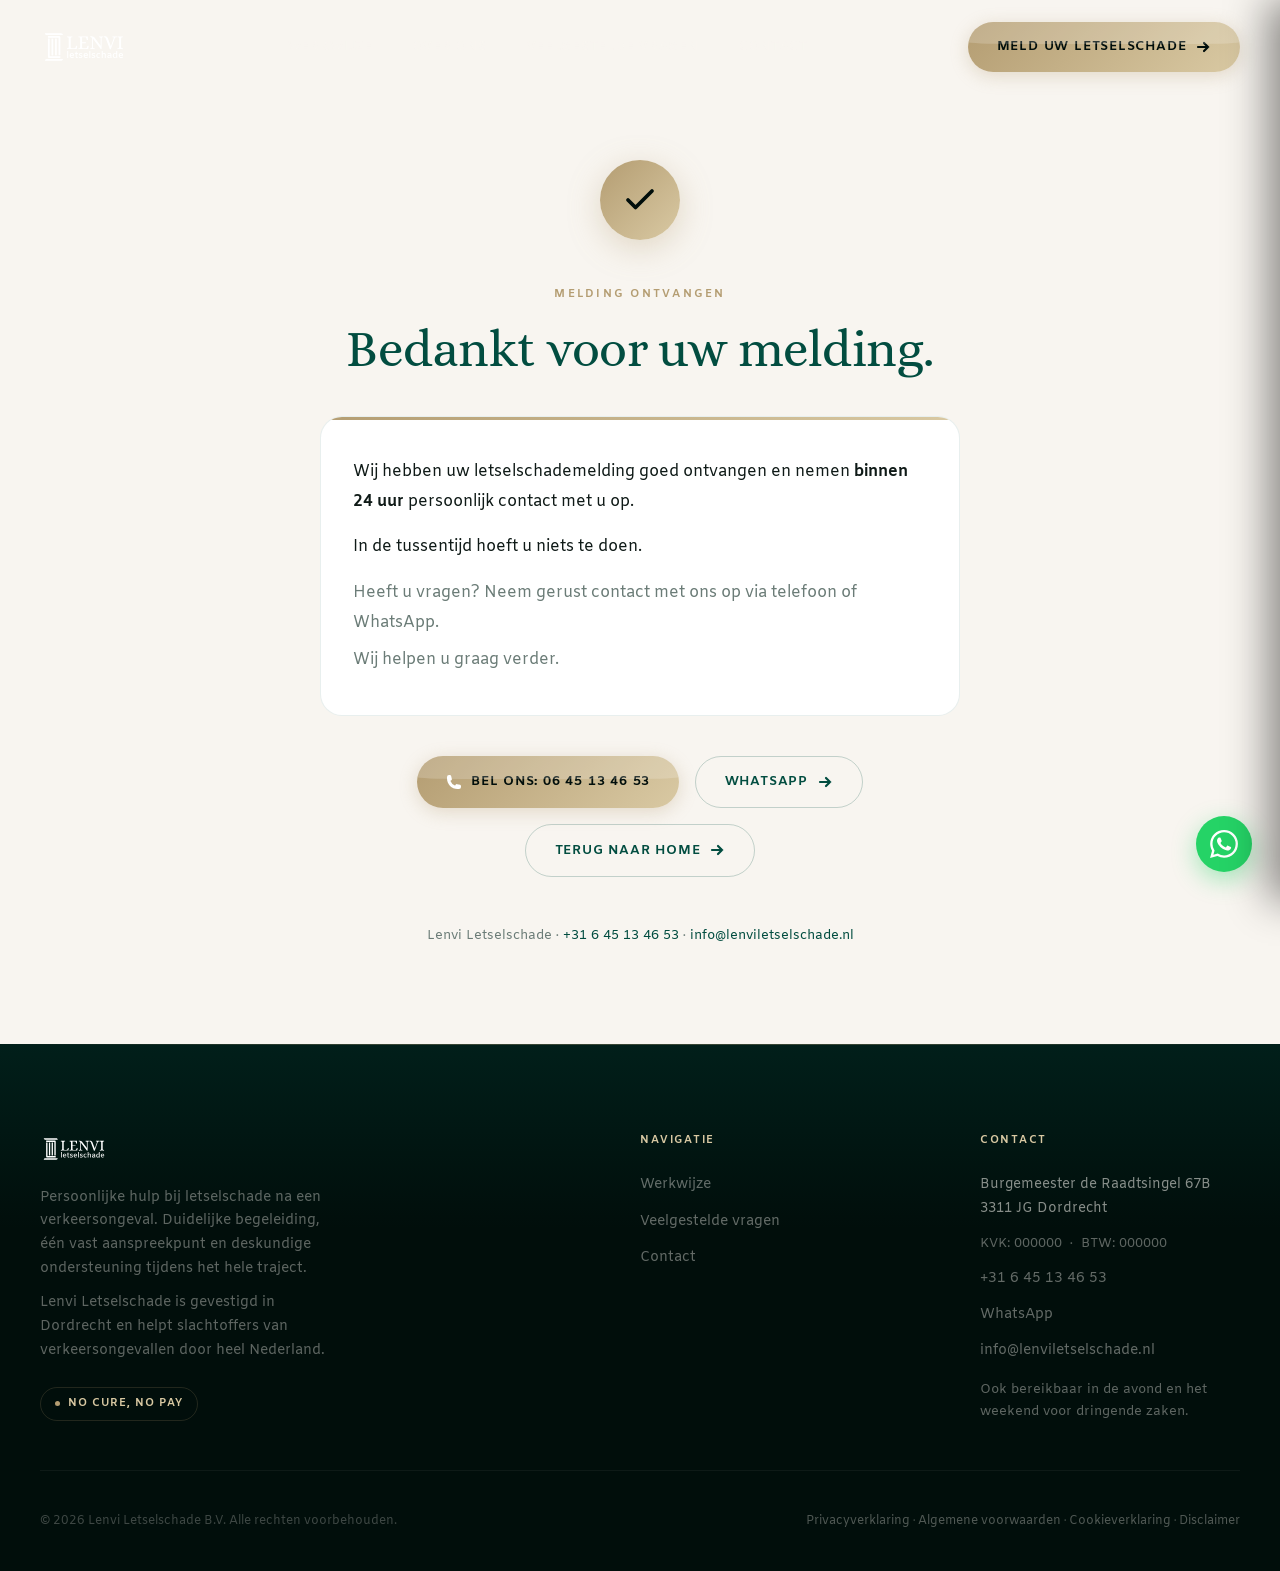
==== bedankt.html @ bbae9ef0 "Volledige website update: nieuwe content, 7-stappen werkwijze, disclaimer + standaard footer op alle" ====
<!DOCTYPE html>
<html lang="nl">
<head>
  <meta charset="UTF-8" /><meta name="viewport" content="width=device-width, initial-scale=1.0" />
  <title>Bedankt voor uw melding — Lenvi Letselschade</title>
  <meta name="description" content="Uw letselschademelding is ontvangen. Wij nemen binnen 24 uur contact met u op." />
  <meta name="theme-color" content="#024d40" />
  <link rel="icon" type="image/svg+xml" href="assets/icons/favicon.svg" />
  <link rel="stylesheet" href="css/variables.css?v=4" />
  <link rel="stylesheet" href="css/base.css?v=4" />
  <link rel="stylesheet" href="css/components.css?v=4" />
  <link rel="stylesheet" href="css/layout.css?v=4" />
</head>
<body>
<div id="scrollBar"></div>
<div class="mobile-nav-backdrop" id="navBackdrop"></div>
<nav class="mobile-nav" id="mobileNav" aria-hidden="true">
  <div class="mobile-nav-header">
    <a href="index.html"><img src="assets/icons/logo-wit.svg" alt="Lenvi" class="mobile-nav-logo" /></a>
    <button class="mobile-nav-close" id="navClose" aria-label="Sluiten"><svg viewBox="0 0 24 24" fill="none" stroke="currentColor" stroke-width="2" stroke-linecap="round"><path d="M18 6L6 18M6 6l12 12"/></svg></button>
  </div>
  <div class="mobile-nav-links">
    <a href="werkwijze.html">Werkwijze</a>
    <a href="over.html">Over ons</a>
    <a href="faq.html">FAQ</a>
    <a href="contact.html">Contact</a>
  </div>
  <div class="mobile-nav-footer">
    <a href="contact.html" class="btn btn-gold mobile-nav-cta">Meld uw letselschade <svg viewBox="0 0 16 16" fill="none" stroke="currentColor" stroke-width="2" stroke-linecap="round"><path d="M3 8h10M9 4l4 4-4 4"/></svg></a>
    <a href="tel:0645134653" class="mobile-nav-tel"><svg viewBox="0 0 16 16" fill="currentColor"><path d="M13.6 10.5l-2-2a1 1 0 00-1.4 0l-.8.8a8.3 8.3 0 01-2.7-2.7l.8-.8a1 1 0 000-1.4l-2-2a1 1 0 00-1.4 0L2.6 3.8C1.9 4.5 1.7 5.5 2 6.5c1.1 3.6 6 8.5 9.6 9.6 1 .3 2 .1 2.7-.6l1.4-1.5a1 1 0 000-1.5z"/></svg>06 45 13 46 53</a>
  </div>
</nav>
<header class="site-header" id="siteHeader">
  <div class="container"><div class="nav-inner">
    <a href="index.html" class="nav-logo"><img src="assets/icons/logo-wit.svg" alt="Lenvi Letselschade" /></a>
    <nav class="nav-links"><a href="werkwijze.html">Werkwijze</a><a href="over.html">Over ons</a><a href="faq.html">Veelgestelde vragen</a><a href="contact.html">Contact</a></nav>
    <a href="contact.html" class="btn btn-gold nav-cta">Meld uw letselschade <svg viewBox="0 0 16 16" fill="none" stroke="currentColor" stroke-width="2.2" stroke-linecap="round"><path d="M3 8h10M9 4l4 4-4 4"/></svg></a>
    <button class="hamburger" id="hamburger" aria-label="Menu" aria-expanded="false"><span></span><span></span><span></span></button>
  </div></div>
</header>

<section style="min-height:100svh; display:flex; align-items:center; background:var(--cream); padding:10rem 0 6rem;">
  <div class="container">
    <div style="max-width:640px; margin:0 auto; text-align:center;">

      <!-- Vinkje -->
      <div style="width:80px; height:80px; background:var(--grad-gold); border-radius:50%; display:flex; align-items:center; justify-content:center; margin:0 auto 2.5rem; box-shadow:0 8px 32px rgba(180,157,114,0.35);">
        <svg viewBox="0 0 24 24" fill="none" stroke="#010E0B" stroke-width="2.5" stroke-linecap="round" stroke-linejoin="round" style="width:36px;height:36px;"><path d="M20 6L9 17l-5-5"/></svg>
      </div>

      <span class="label label-center" style="color:var(--gold);">Melding ontvangen</span>

      <h1 style="margin-top:1rem; font-size:clamp(2rem,5vw,3.2rem);">Bedankt voor uw melding.</h1>

      <div style="margin-top:2.5rem; background:var(--white); border:1px solid var(--line); border-radius:var(--radius-xl); padding:2.5rem 2rem; text-align:left; position:relative; overflow:hidden;">
        <div style="position:absolute; top:0; left:0; right:0; height:3px; background:var(--grad-gold);"></div>

        <p style="font-size:1rem; color:var(--ink); line-height:1.85; margin-bottom:1rem;">
          Wij hebben uw letselschademelding goed ontvangen en nemen <strong>binnen 24 uur</strong> persoonlijk contact met u op.
        </p>
        <p style="font-size:1rem; color:var(--ink); line-height:1.85; margin-bottom:1rem;">
          In de tussentijd hoeft u niets te doen.
        </p>
        <p style="font-size:1rem; color:var(--muted); line-height:1.85;">
          Heeft u vragen? Neem gerust contact met ons op via telefoon of WhatsApp.
        </p>
        <p style="font-size:1rem; color:var(--muted); line-height:1.85; margin-top:0.5rem;">
          Wij helpen u graag verder.
        </p>
      </div>

      <div style="display:flex; flex-wrap:wrap; justify-content:center; gap:1rem; margin-top:2.5rem;">
        <a href="tel:0645134653" class="btn btn-gold">
          <svg viewBox="0 0 24 24" fill="white" style="width:16px;height:16px;"><path fill-rule="evenodd" d="M1.5 4.5a3 3 0 013-3h1.372c.86 0 1.61.586 1.819 1.42l1.105 4.423a1.875 1.875 0 01-.694 1.955l-1.293.97c-.135.101-.164.249-.126.352a11.285 11.285 0 006.697 6.697c.103.038.25.009.352-.126l.97-1.293a1.875 1.875 0 011.955-.694l4.423 1.105c.834.209 1.42.959 1.42 1.82V19.5a3 3 0 01-3 3h-2.25C8.552 22.5 1.5 15.448 1.5 6.75V4.5z" clip-rule="evenodd"/></svg>
          Bel ons: 06 45 13 46 53
        </a>
        <a href="https://wa.me/31645134653" class="btn btn-outline-green">
          WhatsApp
          <svg viewBox="0 0 16 16" fill="none" stroke="currentColor" stroke-width="2.2" stroke-linecap="round"><path d="M3 8h10M9 4l4 4-4 4"/></svg>
        </a>
        <a href="index.html" class="btn btn-outline-green">
          Terug naar home
          <svg viewBox="0 0 16 16" fill="none" stroke="currentColor" stroke-width="2.2" stroke-linecap="round"><path d="M3 8h10M9 4l4 4-4 4"/></svg>
        </a>
      </div>

      <p style="margin-top:3rem; font-size:0.82rem; color:var(--muted);">
        Lenvi Letselschade · <a href="tel:0645134653" style="color:var(--green);">+31 6 45 13 46 53</a> · <a href="mailto:info@lenviletselschade.nl" style="color:var(--green);">info@lenviletselschade.nl</a>
      </p>
    </div>
  </div>
</section>

<footer><div class="container"><div class="footer-grid"><div><a href="index.html"><img src="assets/icons/logo-wit.svg" alt="Lenvi" class="footer-logo" /></a><p class="footer-tagline">Persoonlijke hulp bij letselschade na een verkeersongeval. Duidelijke begeleiding, één vast aanspreekpunt en deskundige ondersteuning tijdens het hele traject.</p><p class="footer-tagline" style="margin-top:0.6rem; color:rgba(248,245,240,0.38);">Lenvi Letselschade is gevestigd in Dordrecht en helpt slachtoffers van verkeersongevallen door heel Nederland.</p><div class="footer-badge">No Cure, No Pay</div></div><div class="footer-col"><h5>Navigatie</h5><ul><li><a href="werkwijze.html">Werkwijze</a></li><li><a href="faq.html">Veelgestelde vragen</a></li><li><a href="contact.html">Contact</a></li></ul></div><div class="footer-col"><h5>Contact</h5><ul><li style="color:rgba(248,245,240,0.55); font-size:0.85rem; line-height:1.7;">Burgemeester de Raadtsingel 67B<br>3311 JG Dordrecht</li><li style="color:rgba(248,245,240,0.38); font-size:0.82rem;">KVK: 000000 &nbsp;·&nbsp; BTW: 000000</li><li><a href="tel:0645134653">+31 6 45 13 46 53</a></li><li><a href="https://wa.me/31645134653">WhatsApp</a></li><li><a href="mailto:info@lenviletselschade.nl">info@lenviletselschade.nl</a></li><li style="color:rgba(248,245,240,0.38); font-size:0.82rem; margin-top:0.25rem;">Ook bereikbaar in de avond en het weekend voor dringende zaken.</li></ul></div></div><div class="footer-bottom"><span>© 2026 Lenvi Letselschade B.V. Alle rechten voorbehouden.</span><span><a href="privacy.html">Privacyverklaring</a> · <a href="voorwaarden.html">Algemene voorwaarden</a> · <a href="cookies.html">Cookieverklaring</a> · <a href="disclaimer.html">Disclaimer</a></span></div></div></footer>

<a href="https://wa.me/31645134653" class="wa-float" aria-label="WhatsApp"><svg viewBox="0 0 24 24"><path d="M17.472 14.382c-.297-.149-1.758-.867-2.03-.967-.273-.099-.471-.148-.67.15-.197.297-.767.966-.94 1.164-.173.199-.347.223-.644.075-.297-.15-1.255-.463-2.39-1.475-.883-.788-1.48-1.761-1.653-2.059-.173-.297-.018-.458.13-.606.134-.133.298-.347.446-.52.149-.174.198-.298.298-.497.099-.198.05-.371-.025-.52-.075-.149-.669-1.612-.916-2.207-.242-.579-.487-.5-.669-.51-.173-.008-.371-.01-.57-.01-.198 0-.52.074-.792.372-.272.297-1.04 1.016-1.04 2.479 0 1.462 1.065 2.875 1.213 3.074.149.198 2.096 3.2 5.077 4.487.709.306 1.262.489 1.694.625.712.227 1.36.195 1.871.118.571-.085 1.758-.719 2.006-1.413.248-.694.248-1.289.173-1.413-.074-.124-.272-.198-.57-.347m-5.421 7.403h-.004a9.87 9.87 0 01-5.031-1.378l-.361-.214-3.741.982.998-3.648-.235-.374a9.86 9.86 0 01-1.51-5.26c.001-5.45 4.436-9.884 9.888-9.884 2.64 0 5.122 1.03 6.988 2.898a9.825 9.825 0 012.893 6.994c-.003 5.45-4.437 9.884-9.885 9.884m8.413-18.297A11.815 11.815 0 0012.05 0C5.495 0 .16 5.335.157 11.892c0 2.096.547 4.142 1.588 5.945L.057 24l6.305-1.654a11.882 11.882 0 005.683 1.448h.005c6.554 0 11.89-5.335 11.893-11.893a11.821 11.821 0 00-3.48-8.413Z"/></svg></a>
<script src="js/main.js?v=4"></script>
</body></html>
---- css/variables.css ----
/* ============================================
   Design Tokens — Lenvi Letselschade
   Brand: Groen #024d40 · Goud #b49d72
   Fonts: Alice (serif) · Amiko (sans)
   ============================================ */

@import url('https://fonts.googleapis.com/css2?family=Alice&family=Amiko:wght@400;600;700&display=swap');

:root {
  /* ── Brand Colors ── */
  --green-deep:   #010E0B;
  --green-dark:   #011F1A;
  --green:        #024d40;
  --green-mid:    #035940;
  --green-light:  #047A58;
  --green-pale:   #E6F2EE;

  --gold:         #B49D72;
  --gold-bright:  #C9B48A;
  --gold-light:   #D9C9A3;
  --gold-pale:    #F0E8D6;

  --cream:        #F8F5F0;
  --cream-mid:    #EDE8DF;
  --cream-deep:   #E3DDD0;
  --white:        #FFFFFF;
  --ink:          #0F1A17;
  --muted:        #6B7C77;

  /* Lines */
  --line:       rgba(2,77,64,0.09);
  --line-light: rgba(255,255,255,0.10);
  --line-gold:  rgba(180,157,114,0.25);

  /* Typography */
  --serif: 'Alice', 'Times New Roman', serif;
  --sans:  'Amiko', system-ui, sans-serif;

  /* Shadows */
  --shadow-sm:   0 2px 12px rgba(0,0,0,0.06);
  --shadow-md:   0 8px 32px rgba(0,0,0,0.10);
  --shadow-lg:   0 24px 64px rgba(0,0,0,0.16);
  --shadow-xl:   0 40px 100px rgba(0,0,0,0.25);
  --shadow-gold: 0 6px 24px rgba(180,157,114,0.28);
  --shadow-card: 0 32px 80px -12px rgba(1,14,11,0.55);

  /* Gradients */
  --grad-hero:  linear-gradient(160deg, rgba(1,14,11,0.88) 0%, rgba(2,77,64,0.72) 100%);
  --grad-dark:  linear-gradient(135deg, #011F1A 0%, #024d40 100%);
  --grad-gold:  linear-gradient(135deg, #B49D72 0%, #D9C9A3 100%);
  --grad-cream: linear-gradient(180deg, #F8F5F0 0%, #EDE8DF 100%);

  /* Layout */
  --container: 1280px;
  --radius:    6px;
  --radius-lg: 14px;
  --radius-xl: 22px;

  /* Transitions */
  --ease:     cubic-bezier(0.4, 0, 0.2, 1);
  --ease-out: cubic-bezier(0.0, 0.0, 0.2, 1);
  --dur:      0.28s;
}
---- css/base.css ----
/* ============================================
   Base — Reset & Typography
   ============================================ */

*, *::before, *::after { box-sizing: border-box; margin: 0; padding: 0; }

html {
  scroll-behavior: smooth;
  -webkit-font-smoothing: antialiased;
  font-size: 16px;
  overflow-x: hidden;
}

::-webkit-scrollbar { width: 4px; }
::-webkit-scrollbar-track { background: var(--green-deep); }
::-webkit-scrollbar-thumb { background: var(--gold); border-radius: 2px; }
::selection { background: rgba(180,157,114,0.22); color: var(--green); }

body {
  font-family: var(--sans);
  color: var(--ink);
  background: var(--white);
  line-height: 1.65;
  overflow-x: hidden;
}

img { max-width: 100%; display: block; }
a { color: inherit; text-decoration: none; }
button { font-family: inherit; cursor: pointer; border: 0; background: none; }

/* Headings */
h1, h2, h3, h4 {
  font-family: var(--serif);
  font-weight: 400;
  letter-spacing: -0.01em;
  color: var(--green);
  line-height: 1.12;
}

h1 { font-size: clamp(2.8rem, 6vw, 5.5rem); line-height: 1.05; }
h2 { font-size: clamp(2rem, 4vw, 3.5rem); }
h3 { font-size: clamp(1.15rem, 2vw, 1.4rem); }

p { color: var(--muted); line-height: 1.75; }

.container {
  width: 100%;
  max-width: var(--container);
  margin: 0 auto;
  padding: 0 1.5rem;
}

@media (min-width: 768px) { .container { padding: 0 2.5rem; } }

section { padding: 7rem 0; }
@media (min-width: 768px) { section { padding: 9rem 0; } }

/* ── Label / Eyebrow ── */
.label {
  display: inline-flex;
  align-items: center;
  gap: 0.6rem;
  font-size: 0.70rem;
  font-weight: 700;
  letter-spacing: 0.20em;
  text-transform: uppercase;
  color: var(--gold);
}

.label::before {
  content: '';
  width: 22px; height: 1px;
  background: currentColor;
  flex-shrink: 0;
}

.label-center { justify-content: center; }
.label-center::before { display: none; }

/* ── Reveal ── */
.reveal {
  opacity: 0;
  transform: translateY(24px);
  transition: opacity 0.70s var(--ease), transform 0.70s var(--ease);
}
.reveal.visible { opacity: 1; transform: none; }
.d1 { transition-delay: 0.10s; }
.d2 { transition-delay: 0.20s; }
.d3 { transition-delay: 0.30s; }
.d4 { transition-delay: 0.40s; }

/* ── Scroll progress ── */
#scrollBar {
  position: fixed; top: 0; left: 0;
  height: 2px; width: 0%;
  background: var(--grad-gold);
  z-index: 9999;
  pointer-events: none;
}
---- css/components.css ----
/* ============================================
   Components
   ============================================ */

/* ── Buttons ── */
.btn {
  display: inline-flex;
  align-items: center;
  gap: 0.55rem;
  padding: 0.9rem 1.8rem;
  font-family: var(--sans);
  font-size: 0.82rem;
  font-weight: 700;
  letter-spacing: 0.06em;
  text-transform: uppercase;
  border-radius: 100px;
  cursor: pointer;
  transition: all var(--dur) var(--ease);
  white-space: nowrap;
  border: none;
}

.btn-gold {
  background: var(--grad-gold);
  color: var(--green-deep);
  box-shadow: 0 4px 18px rgba(180,157,114,0.32);
  position: relative; overflow: hidden;
}
.btn-gold::before {
  content: '';
  position: absolute; top: 0; left: 0; right: 0;
  height: 45%;
  background: rgba(255,255,255,0.18);
  border-radius: 100px 100px 80% 80% / 100px 100px 40% 40%;
  pointer-events: none;
}
.btn-gold:hover { transform: translateY(-2px); box-shadow: 0 10px 32px rgba(180,157,114,0.52); }

.btn-white {
  background: var(--white);
  color: var(--green);
}
.btn-white:hover { transform: translateY(-2px); box-shadow: 0 8px 24px rgba(0,0,0,0.12); }

.btn-outline-white {
  background: rgba(255,255,255,0.06);
  color: var(--white);
  border: 1.5px solid rgba(255,255,255,0.22);
  backdrop-filter: blur(8px);
  -webkit-backdrop-filter: blur(8px);
}
.btn-outline-white:hover { background: rgba(255,255,255,0.12); border-color: rgba(255,255,255,0.50); transform: translateY(-2px); }

.btn-outline-green {
  background: transparent;
  color: var(--green);
  border: 1.5px solid rgba(2,77,64,0.22);
}
.btn-outline-green:hover { border-color: var(--green); background: var(--green-pale); transform: translateY(-2px); }

.btn svg { width: 16px; height: 16px; flex-shrink: 0; transition: transform var(--dur) var(--ease); }
.btn:hover svg { transform: translateX(3px); }

/* ── Form ── */
.form-wrap {
  background: var(--white);
  border-radius: var(--radius-xl);
  padding: 2.5rem;
  box-shadow: var(--shadow-lg);
  border: 1px solid var(--line);
}

.form-row { display: grid; grid-template-columns: 1fr 1fr; gap: 1rem; }
@media (max-width: 580px) { .form-row { grid-template-columns: 1fr; } }

.form-group { margin-bottom: 1.1rem; }

label {
  display: block;
  font-size: 0.70rem;
  font-weight: 700;
  color: var(--green);
  letter-spacing: 0.10em;
  text-transform: uppercase;
  margin-bottom: 0.45rem;
}

input, textarea {
  width: 100%;
  padding: 0.85rem 1rem;
  border: 1.5px solid var(--cream-deep);
  border-radius: var(--radius);
  font-family: var(--sans);
  font-size: 0.95rem;
  color: var(--ink);
  background: var(--cream);
  transition: border-color var(--dur) var(--ease), background var(--dur) var(--ease);
  outline: none;
}

input:focus, textarea:focus {
  border-color: var(--gold);
  background: var(--white);
}

textarea { min-height: 120px; resize: vertical; }

.form-submit {
  width: 100%;
  margin-top: 0.75rem;
  padding: 1rem;
  border-radius: var(--radius);
  background: var(--grad-dark);
  color: var(--cream);
  font-size: 0.88rem;
  font-weight: 700;
  letter-spacing: 0.07em;
  text-transform: uppercase;
  cursor: pointer;
  border: none;
  font-family: var(--sans);
  transition: opacity var(--dur) var(--ease);
}
.form-submit:hover { opacity: 0.85; }

.form-note { font-size: 0.76rem; color: var(--muted); text-align: center; margin-top: 0.85rem; }

/* ── Mobile nav backdrop ── */
.mobile-nav-backdrop {
  position: fixed; inset: 0;
  background: rgba(0,0,0,0.60);
  z-index: 795;
  opacity: 0; pointer-events: none;
  transition: opacity 0.30s var(--ease);
}
.mobile-nav-backdrop.open { opacity: 1; pointer-events: all; }

/* ── Mobile nav panel ── */
.mobile-nav {
  position: fixed; top: 0; right: 0; bottom: 0;
  width: 82vw; max-width: 310px;
  background: #010e0b;
  border-left: 1px solid rgba(180,157,114,0.14);
  box-shadow: -12px 0 40px rgba(0,0,0,0.45);
  z-index: 800;
  display: flex; flex-direction: column;
  transform: translateX(100%);
  transition: transform 0.35s cubic-bezier(0.4,0,0.2,1);
  overflow-y: auto;
}
.mobile-nav.open { transform: translateX(0); }

.mobile-nav-header {
  display: flex; align-items: center;
  justify-content: space-between;
  padding: 1.2rem 1.25rem;
  border-bottom: 1px solid rgba(180,157,114,0.10);
  flex-shrink: 0;
}
.mobile-nav-logo { height: 26px; width: auto; }

.mobile-nav-close {
  width: 34px; height: 34px;
  display: flex; align-items: center; justify-content: center;
  color: rgba(248,245,240,0.55);
  cursor: pointer; border-radius: 6px;
  transition: background 0.18s, color 0.18s;
  flex-shrink: 0;
}
.mobile-nav-close:hover { background: rgba(180,157,114,0.12); color: var(--white); }
.mobile-nav-close svg { width: 18px; height: 18px; }

.mobile-nav-links {
  flex: 1;
  display: flex; flex-direction: column;
  padding: 0.5rem 0;
}
.mobile-nav-links a {
  font-family: var(--sans);
  font-size: 0.97rem; font-weight: 500;
  color: rgba(248,245,240,0.65);
  padding: 0.95rem 1.25rem;
  border-bottom: 1px solid rgba(248,245,240,0.05);
  transition: color 0.18s, background 0.18s, padding-left 0.18s;
  letter-spacing: 0.01em;
}
.mobile-nav-links a:last-child { border-bottom: none; }
.mobile-nav-links a:hover { color: var(--white); background: rgba(180,157,114,0.07); padding-left: 1.5rem; }
.mobile-nav-links a.active { color: var(--gold); border-left: 2px solid var(--gold); padding-left: calc(1.25rem - 2px); }

.mobile-nav-footer {
  padding: 1.25rem;
  border-top: 1px solid rgba(180,157,114,0.10);
  display: flex; flex-direction: column; gap: 0.75rem;
  flex-shrink: 0;
}
.mobile-nav-cta {
  display: flex !important;
  justify-content: center;
  width: 100%;
}
.mobile-nav-tel {
  display: flex; align-items: center; gap: 0.55rem;
  font-size: 0.85rem; color: rgba(248,245,240,0.38);
  transition: color 0.18s;
}
.mobile-nav-tel:hover { color: rgba(180,157,114,0.85); }
.mobile-nav-tel svg { width: 14px; height: 14px; flex-shrink: 0; }

/* ── Hamburger ── */
.hamburger {
  display: flex; flex-direction: column;
  justify-content: center; align-items: center; gap: 5px;
  width: 40px; height: 40px;
  cursor: pointer; z-index: 900; position: relative;
  background: rgba(255,255,255,0.10);
  border: 1px solid rgba(255,255,255,0.14);
  border-radius: 8px;
  transition: background 0.2s, border-color 0.2s;
}
.hamburger:hover { background: rgba(255,255,255,0.16); }
.site-header.scrolled .hamburger { background: rgba(255,255,255,0.08); }
.hamburger span {
  height: 1.5px; width: 18px; background: var(--white);
  border-radius: 2px; display: block;
  transition: all 0.28s var(--ease); transform-origin: center;
}
.hamburger.open span:nth-child(1) { transform: translateY(6.5px) rotate(45deg); }
.hamburger.open span:nth-child(2) { opacity: 0; transform: scaleX(0); }
.hamburger.open span:nth-child(3) { transform: translateY(-6.5px) rotate(-45deg); }

@media (min-width: 960px) { .hamburger { display: none; } }

/* ── WA Float ── */
.wa-float {
  position: fixed; bottom: 1.75rem; right: 1.75rem;
  width: 56px; height: 56px;
  background: #25D366; border-radius: 50%;
  display: flex; align-items: center; justify-content: center;
  box-shadow: 0 8px 24px rgba(37,211,102,0.4);
  z-index: 700;
  transition: transform var(--dur) var(--ease);
}
.wa-float:hover { transform: scale(1.1); }
.wa-float svg { width: 28px; height: 28px; fill: white; }

/* ── Tel Float ── */
.tel-float {
  position: fixed; bottom: 1.75rem; right: calc(1.75rem + 56px + 0.75rem);
  width: 56px; height: 56px;
  background: #024d40; border-radius: 50%;
  display: flex; align-items: center; justify-content: center;
  box-shadow: 0 8px 24px rgba(2,77,64,0.45);
  z-index: 700;
  transition: transform var(--dur) var(--ease);
}
.tel-float:hover { transform: scale(1.1); }
.tel-float svg { width: 26px; height: 26px; fill: white; }

/* ── FAQ Accordion ── */
.faq-item { border-bottom: 1px solid var(--line); }
.faq-item:first-child { border-top: 1px solid var(--line); }

.faq-item summary {
  list-style: none;
  display: flex; align-items: center; justify-content: space-between; gap: 2rem;
  padding: 1.75rem 0;
  font-family: var(--serif); font-size: 1.1rem; color: var(--green);
  cursor: pointer; user-select: none;
  transition: color 0.25s var(--ease);
}
.faq-item summary::-webkit-details-marker { display: none; }
.faq-item summary:hover { color: var(--green-mid); }

.faq-icon {
  width: 30px; height: 30px; flex-shrink: 0;
  border: 1.5px solid rgba(2,77,64,0.18);
  border-radius: 50%;
  display: flex; align-items: center; justify-content: center;
  font-size: 1.1rem; color: var(--green);
  transition: all 0.30s var(--ease);
  background: var(--cream);
}
.faq-item summary:hover .faq-icon {
  border-color: var(--gold);
  color: var(--gold);
  background: var(--white);
}
.faq-item[open] .faq-icon {
  background: var(--green); border-color: var(--green); color: white;
  transform: rotate(45deg);
}

.faq-item p {
  padding: 0 3rem 2rem 0;
  font-size: 0.96rem; line-height: 1.80;
  color: var(--muted);
}

.faq-item[open] summary { color: var(--green); }
---- css/layout.css ----
/* ============================================
   Layout — All section styling
   Premium redesign — Lenvi Letselschade
   ============================================ */


/* ─────────────────────────────────────────────
   HEADER / NAV
   ───────────────────────────────────────────── */
.site-header {
  position: fixed; top: 0; left: 0; right: 0;
  z-index: 700;
  padding: 0;
  transition: background 0.4s var(--ease), backdrop-filter 0.4s var(--ease);
}

.site-header.scrolled {
  background: rgba(1,14,11,0.94);
  backdrop-filter: blur(18px);
  -webkit-backdrop-filter: blur(18px);
}

.nav-inner {
  display: flex; align-items: center; justify-content: space-between;
  padding: 1.35rem 0;
}

.nav-logo img {
  height: 44px; width: auto;
}

.nav-links {
  display: none; gap: 2.5rem;
}

.nav-links a {
  font-size: 0.78rem; font-weight: 700;
  letter-spacing: 0.07em; text-transform: uppercase;
  color: rgba(248,245,240,0.60);
  transition: color 0.2s;
}
.nav-links a:hover, .nav-links a.active { color: var(--white); }

.nav-cta { display: none; }

@media (min-width: 960px) {
  .nav-links { display: flex; }
  .nav-cta { display: inline-flex; }
}


/* ─────────────────────────────────────────────
   HERO — Photo background, editorial
   ───────────────────────────────────────────── */
.hero {
  position: relative;
  min-height: 100svh;
  display: flex; align-items: center;
  overflow: hidden;
  padding: 9rem 0 6rem;
}

/* Photo background */
.hero-bg {
  position: absolute; inset: 0;
  background-image: url('../assets/images/foto3.png');
  background-size: cover;
  background-position: center;
  background-attachment: fixed;
  z-index: 0;
}

@media (max-width: 767px) {
  .hero-bg { background-attachment: scroll; }
}

/* Dark green overlay */
.hero-overlay {
  position: absolute; inset: 0;
  background:
    linear-gradient(to right, rgba(1,14,11,0.97) 0%, rgba(1,14,11,0.55) 55%, rgba(1,14,11,0.72) 100%),
    linear-gradient(to bottom, rgba(1,14,11,0.10) 0%, rgba(1,14,11,0.50) 100%);
  z-index: 1;
}

/* Canvas particles */
#hero-canvas {
  position: absolute; inset: 0;
  width: 100%; height: 100%;
  pointer-events: none;
  z-index: 2; opacity: 0.40;
}

/* Content above overlay */
.hero-content-wrap {
  position: relative; z-index: 3;
  display: grid;
  grid-template-columns: 1fr;
  gap: 4rem;
  align-items: center;
  width: 100%;
}

@media (min-width: 980px) {
  .hero-content-wrap {
    grid-template-columns: 1.15fr 0.85fr;
    gap: 5rem;
  }
}

/* Left column */
.hero-left {}

.hero-badge {
  display: inline-flex; align-items: center; gap: 0.55rem;
  background: rgba(180,157,114,0.12);
  border: 1px solid rgba(180,157,114,0.28);
  border-radius: 100px;
  padding: 0.45rem 1rem;
  font-size: 0.70rem; font-weight: 700;
  letter-spacing: 0.15em; text-transform: uppercase;
  color: var(--gold-light);
  margin-bottom: 1.75rem;
}

.hero-badge-dot {
  width: 6px; height: 6px;
  background: var(--gold);
  border-radius: 50%;
  animation: blink 2.2s ease-in-out infinite;
}

@keyframes blink {
  0%,100% { opacity: 1; } 50% { opacity: 0.3; }
}

.hero-left h1 {
  color: var(--white);
  font-size: clamp(3rem, 6.5vw, 5.8rem);
  line-height: 1.03;
  letter-spacing: -0.02em;
}

.hero-left h1 em {
  font-style: italic;
  color: var(--gold);
}

.hero-sub {
  font-size: 1.05rem; line-height: 1.75;
  color: rgba(248,245,240,0.62);
  margin: 1.75rem 0 2.5rem;
  max-width: 480px;
}

.hero-actions { display: flex; flex-wrap: wrap; gap: 0.85rem; }

.hero-trust {
  display: flex; flex-wrap: wrap; gap: 1.75rem;
  margin-top: 3rem; padding-top: 2rem;
  border-top: 1px solid rgba(255,255,255,0.08);
}

.hero-trust-item {
  display: flex; align-items: center; gap: 0.5rem;
  font-size: 0.77rem; font-weight: 700;
  letter-spacing: 0.05em; text-transform: uppercase;
  color: rgba(248,245,240,0.48);
}
.hero-trust-item::before {
  content: '';
  width: 5px; height: 5px;
  background: var(--gold); border-radius: 50%;
}

/* Right column — floating card */
.hero-right { display: flex; justify-content: center; }

.hero-card {
  background: rgba(1,20,15,0.75);
  border: 1px solid rgba(180,157,114,0.20);
  backdrop-filter: blur(24px);
  -webkit-backdrop-filter: blur(24px);
  border-radius: var(--radius-xl);
  padding: 2.75rem 2.25rem;
  width: 100%; max-width: 390px;
  box-shadow: var(--shadow-card), 0 0 0 1px rgba(180,157,114,0.08) inset;
  position: relative; overflow: hidden;
}

.hero-card::before {
  content: '';
  position: absolute; top: 0; left: 0; right: 0;
  height: 1px;
  background: linear-gradient(90deg, transparent, rgba(180,157,114,0.50), transparent);
}

.hero-card::after {
  content: '';
  position: absolute; top: -60px; right: -60px;
  width: 200px; height: 200px;
  background: radial-gradient(circle, rgba(180,157,114,0.08) 0%, transparent 65%);
  pointer-events: none;
}

.hero-card-logo {
  width: 56px; margin-bottom: 2rem;
  opacity: 0.85;
}

.hero-card-heading {
  font-family: var(--serif);
  font-size: 1.5rem; color: var(--white);
  margin-bottom: 0.75rem;
}

.hero-card-sub {
  font-size: 0.88rem; color: rgba(248,245,240,0.50);
  line-height: 1.65; margin-bottom: 1.75rem;
}

.hero-card-divider {
  width: 100%; height: 1px;
  background: rgba(180,157,114,0.15);
  margin: 1.5rem 0;
}

.hero-stats {
  display: flex; flex-direction: column; gap: 1rem;
}

.hero-stat {
  display: flex; justify-content: space-between; align-items: center;
}

.hero-stat-val {
  font-family: var(--serif);
  font-size: 1.75rem; color: var(--white);
  letter-spacing: -0.02em; line-height: 1;
}

.hero-stat-val span {
  font-size: 1rem; color: var(--gold); margin-left: 0.15rem;
}

.hero-stat-label {
  font-size: 0.74rem; font-weight: 700;
  letter-spacing: 0.07em; text-transform: uppercase;
  color: rgba(248,245,240,0.40);
}

.hero-card-cta {
  display: block; width: 100%;
  margin-top: 2rem; padding: 0.95rem;
  text-align: center;
  background: var(--grad-gold);
  color: var(--green-deep);
  border-radius: var(--radius);
  font-size: 0.82rem; font-weight: 700;
  letter-spacing: 0.07em; text-transform: uppercase;
  transition: opacity var(--dur);
}
.hero-card-cta:hover { opacity: 0.85; }

/* Scroll indicator */
.hero-scroll {
  position: absolute; bottom: 2.5rem; left: 50%;
  transform: translateX(-50%);
  z-index: 3; display: flex; flex-direction: column;
  align-items: center; gap: 0.6rem;
  font-size: 0.68rem; font-weight: 700; letter-spacing: 0.14em; text-transform: uppercase;
  color: rgba(248,245,240,0.35);
  animation: scroll-bounce 2.5s ease-in-out infinite;
}

.hero-scroll svg {
  width: 20px; height: 20px; stroke: rgba(248,245,240,0.35); fill: none;
  stroke-width: 1.5; stroke-linecap: round;
}

@keyframes scroll-bounce {
  0%,100% { transform: translateX(-50%) translateY(0); }
  50% { transform: translateX(-50%) translateY(6px); }
}


/* ─────────────────────────────────────────────
   NUMBERS / STATS STRIP
   ───────────────────────────────────────────── */
.numbers-strip {
  background: var(--white);
  border-top: 1px solid var(--line);
  border-bottom: 1px solid var(--line);
  padding: 5rem 0;
  position: relative;
}

.numbers-strip::before {
  content: '';
  position: absolute; top: 0; left: 50%; transform: translateX(-50%);
  width: 60px; height: 2px;
  background: var(--grad-gold);
}

.numbers-grid {
  display: grid;
  grid-template-columns: 1fr;
  gap: 3rem;
  text-align: center;
}

@media (min-width: 600px) { .numbers-grid { grid-template-columns: repeat(2, 1fr); gap: 0; } }

.number-item {
  padding: 1.5rem 2rem;
  position: relative;
}

@media (min-width: 600px) {
  .number-item:not(:last-child)::after {
    content: '';
    position: absolute; right: 0; top: 20%; bottom: 20%;
    width: 1px; background: var(--line);
  }
}

.number-val {
  font-family: var(--serif);
  font-size: clamp(3.2rem, 7.5vw, 5rem);
  color: var(--green);
  line-height: 1;
  letter-spacing: -0.04em;
}

.number-val .num-suffix {
  font-size: clamp(1.5rem, 3vw, 2rem);
  color: var(--gold);
}

.number-label {
  font-size: 0.75rem; font-weight: 700;
  letter-spacing: 0.10em; text-transform: uppercase;
  color: var(--muted);
  margin-top: 0.6rem;
}


/* ─────────────────────────────────────────────
   WHY SECTION — Dark, 3 pillars
   ───────────────────────────────────────────── */
.why-section {
  background: var(--green-dark);
  padding: 9rem 0;
  position: relative; overflow: hidden;
}

.why-section::before {
  content: '';
  position: absolute;
  width: 800px; height: 800px;
  background: radial-gradient(circle, rgba(180,157,114,0.09) 0%, transparent 65%);
  top: -250px; right: -200px;
  pointer-events: none;
}

.why-section::after {
  content: '';
  position: absolute; inset: 0;
  background-image:
    linear-gradient(rgba(255,255,255,0.018) 1px, transparent 1px),
    linear-gradient(90deg, rgba(255,255,255,0.018) 1px, transparent 1px);
  background-size: 60px 60px;
  pointer-events: none;
}

.why-header {
  display: grid;
  grid-template-columns: 1fr;
  gap: 2rem;
  margin-bottom: 5rem;
  align-items: end;
}

@media (min-width: 768px) {
  .why-header { grid-template-columns: 1fr auto; }
}

.why-header h2 { color: var(--white); }
.why-header p { color: rgba(248,245,240,0.52); max-width: 400px; font-size: 1rem; margin-top: 1rem; }

.why-cards {
  display: grid;
  grid-template-columns: 1fr;
  gap: 1.5rem;
  position: relative; z-index: 1;
}

@media (min-width: 640px) { .why-cards { grid-template-columns: repeat(3, 1fr); } }

.why-header { position: relative; z-index: 1; }

.why-card {
  background: rgba(255,255,255,0.04);
  border: 1px solid rgba(255,255,255,0.07);
  border-radius: var(--radius-xl);
  padding: 2.75rem 2.25rem;
  transition: background 0.35s var(--ease), border-color 0.35s var(--ease),
              transform 0.35s var(--ease), box-shadow 0.35s var(--ease);
  position: relative; overflow: hidden;
}

.why-card::before {
  content: '';
  position: absolute; bottom: 0; left: 0; right: 0;
  height: 1px;
  background: linear-gradient(90deg, transparent 0%, rgba(180,157,114,0.35) 50%, transparent 100%);
  opacity: 0;
  transition: opacity 0.35s var(--ease);
}

.why-card:hover {
  background: rgba(255,255,255,0.07);
  border-color: rgba(180,157,114,0.25);
  transform: translateY(-5px);
  box-shadow: 0 24px 60px rgba(0,0,0,0.35), 0 0 0 1px rgba(180,157,114,0.12), inset 0 1px 0 rgba(255,255,255,0.06);
}

.why-card:hover::before { opacity: 1; }

.why-card-num {
  font-family: var(--serif);
  font-size: 5rem; line-height: 1;
  color: rgba(255,255,255,0.04);
  position: absolute; top: 0.5rem; right: 1.5rem;
  pointer-events: none; user-select: none;
  transition: color var(--dur) var(--ease);
}
.why-card:hover .why-card-num { color: rgba(180,157,114,0.08); }

.why-card-icon {
  width: 54px; height: 54px;
  border-radius: 15px;
  background: rgba(180,157,114,0.12);
  border: 1px solid rgba(180,157,114,0.22);
  display: flex; align-items: center; justify-content: center;
  margin-bottom: 2rem;
  transition: background 0.35s var(--ease), border-color 0.35s var(--ease), box-shadow 0.35s var(--ease);
}
.why-card:hover .why-card-icon {
  background: rgba(180,157,114,0.18);
  border-color: rgba(180,157,114,0.35);
  box-shadow: 0 0 20px rgba(180,157,114,0.12);
}
.why-card-icon svg { width: 24px; height: 24px; }

.why-card h3 { color: var(--white); margin-bottom: 0.85rem; font-size: 1.2rem; letter-spacing: -0.01em; }
.why-card p { color: rgba(248,245,240,0.55); font-size: 0.93rem; line-height: 1.75; }


/* ─────────────────────────────────────────────
   PROCESS — Numbered editorial steps
   ───────────────────────────────────────────── */
.process-section {
  background: var(--cream);
  padding: 9rem 0;
  position: relative;
}

.process-section::before {
  content: '';
  position: absolute; top: 0; left: 0; right: 0;
  height: 1px;
  background: var(--line);
}

.process-header {
  text-align: center; margin-bottom: 6rem;
}

.process-header p {
  max-width: 520px; margin: 1.25rem auto 0;
  font-size: 1rem;
}

.process-steps {
  display: grid;
  grid-template-columns: 1fr;
  gap: 2px;
  position: relative;
}

@media (min-width: 768px) {
  .process-steps { grid-template-columns: repeat(4, 1fr); gap: 2px; }
}

.process-step {
  background: var(--white);
  padding: 3rem 2rem 2.5rem;
  position: relative; overflow: hidden;
  transition: background 0.35s var(--ease);
  display: flex; flex-direction: column; gap: 1.25rem;
}

.process-step::after {
  content: '';
  position: absolute; top: 0; left: 0; right: 0;
  height: 3px;
  background: var(--grad-gold);
  transform: scaleX(0);
  transform-origin: left;
  transition: transform 0.40s var(--ease);
}

.process-step:hover { background: var(--cream-mid); }
.process-step:hover::after { transform: scaleX(1); }

.process-step-num {
  font-family: var(--serif);
  font-size: 4.5rem; color: rgba(2,77,64,0.06);
  line-height: 1; position: absolute;
  bottom: 0.5rem; right: 1.25rem;
  pointer-events: none; user-select: none;
  transition: color var(--dur) var(--ease);
}

.process-step:hover .process-step-num { color: rgba(180,157,114,0.08); }

.process-step-icon {
  width: 48px; height: 48px;
  background: var(--grad-gold);
  border-radius: 14px;
  display: flex; align-items: center; justify-content: center;
  box-shadow: 0 4px 16px rgba(180,157,114,0.28);
  flex-shrink: 0;
}

.process-step-icon svg { width: 22px; height: 22px; }

.process-step-tag {
  font-size: 0.68rem; font-weight: 700;
  letter-spacing: 0.14em; text-transform: uppercase;
  color: var(--gold);
}

.process-step h3 { color: var(--green); font-size: 1.15rem; }
.process-step p { font-size: 0.9rem; line-height: 1.70; }


/* ─────────────────────────────────────────────
   ABOUT / FOTO SPLIT
   ───────────────────────────────────────────── */
.about-section {
  padding: 0;
  display: grid;
  grid-template-columns: 1fr;
  min-height: 600px;
}

@media (min-width: 900px) {
  .about-section { grid-template-columns: 1fr 1fr; }
}

/* Photo side */
.about-photo {
  position: relative;
  min-height: 420px;
  overflow: hidden;
}

.about-photo-img {
  position: absolute; inset: 0;
  background-image: url('../assets/images/foto1.png');
  background-size: cover;
  background-position: center top;
}

.about-photo-overlay {
  position: absolute; inset: 0;
  background:
    linear-gradient(135deg, rgba(1,14,11,0.45) 0%, rgba(2,77,64,0.15) 60%, transparent 100%),
    linear-gradient(to top, rgba(1,14,11,0.60) 0%, transparent 40%);
}

/* Floating badge on photo */
.about-photo-badge {
  position: absolute; bottom: 2.5rem; left: 2.5rem;
  background: var(--white);
  border-radius: var(--radius-lg);
  padding: 1.25rem 1.5rem;
  box-shadow: var(--shadow-lg);
  min-width: 200px;
}

.about-photo-badge-label {
  font-size: 0.68rem; font-weight: 700;
  letter-spacing: 0.12em; text-transform: uppercase;
  color: var(--muted); margin-bottom: 0.25rem;
}

.about-photo-badge-val {
  font-family: var(--serif);
  font-size: 1.6rem; color: var(--green); line-height: 1;
}

/* Text side */
.about-content {
  background: var(--green-dark);
  padding: 6rem 4rem;
  display: flex; flex-direction: column; justify-content: center;
  position: relative; overflow: hidden;
}

@media (max-width: 900px) {
  .about-content { padding: 5rem 1.5rem; }
}

.about-content::before {
  content: '';
  position: absolute; width: 500px; height: 500px;
  background: radial-gradient(circle, rgba(180,157,114,0.08) 0%, transparent 70%);
  top: -100px; right: -100px; pointer-events: none;
}

.about-content .label { color: var(--gold-light); }
.about-content .label::before { background: var(--gold-light); }

.about-content h2 { color: var(--white); margin-top: 1.25rem; font-size: clamp(1.9rem, 3.5vw, 2.75rem); }

.about-content p {
  color: rgba(248,245,240,0.58);
  margin-top: 1.25rem; line-height: 1.78; font-size: 1rem;
}

.about-divider {
  width: 60px; height: 2px;
  background: var(--grad-gold);
  margin: 2.5rem 0;
  border-radius: 2px;
}

.about-quote-text {
  font-family: var(--serif);
  font-size: clamp(1.2rem, 2.5vw, 1.6rem);
  color: var(--white); line-height: 1.5;
  font-style: italic;
  padding-left: 1.75rem;
  border-left: 2px solid var(--gold);
  position: relative;
}

.about-quote-text::before {
  content: '\201C';
  position: absolute;
  top: -2.5rem; left: -1rem;
  font-family: var(--serif);
  font-size: 8rem;
  color: var(--gold);
  opacity: 0.15;
  line-height: 1;
  pointer-events: none;
  font-style: normal;
}

.about-author {
  display: flex; align-items: center; gap: 0.75rem;
  margin-top: 1.75rem;
  font-size: 0.80rem; font-weight: 700;
  letter-spacing: 0.07em; text-transform: uppercase;
  color: var(--gold-light);
}
.about-author::before {
  content: ''; width: 30px; height: 1px;
  background: var(--gold); flex-shrink: 0;
}


/* ─────────────────────────────────────────────
   CTA STRIP (home)
   ───────────────────────────────────────────── */
.cta-strip {
  background: linear-gradient(135deg, #010E0B 0%, #024d40 50%, #011F1A 100%);
  padding: 7rem 0;
  position: relative; overflow: hidden;
}

.cta-strip::before {
  content: '';
  position: absolute; top: 0; left: 0; right: 0;
  height: 1px;
  background: linear-gradient(90deg, transparent 0%, rgba(180,157,114,0.35) 50%, transparent 100%);
}

.cta-strip::after {
  content: '';
  position: absolute; inset: 0;
  background: radial-gradient(ellipse at 65% 50%, rgba(180,157,114,0.10) 0%, transparent 60%);
  pointer-events: none;
}

.cta-strip-inner {
  position: relative; z-index: 1;
  display: flex; align-items: center; justify-content: space-between;
  flex-wrap: wrap; gap: 3rem;
}

.cta-strip-text h2 { color: var(--white); font-size: clamp(1.8rem, 3.5vw, 2.8rem); }
.cta-strip-text p { color: rgba(248,245,240,0.50); margin-top: 0.75rem; max-width: 420px; }

.cta-strip-actions { display: flex; gap: 1rem; flex-wrap: wrap; }


/* ─────────────────────────────────────────────
   FOOTER
   ───────────────────────────────────────────── */
footer {
  background: linear-gradient(180deg, #011F1A 0%, var(--green-deep) 35%);
  padding: 5.5rem 0 2.5rem;
  font-size: 0.88rem;
  color: rgba(248,245,240,0.45);
  position: relative;
}

footer::before {
  content: '';
  position: absolute; top: 0; left: 0; right: 0;
  height: 1px;
  background: linear-gradient(90deg, transparent 0%, rgba(180,157,114,0.30) 30%, rgba(180,157,114,0.30) 70%, transparent 100%);
}

.footer-grid {
  display: grid; grid-template-columns: 1fr;
  gap: 3rem; padding-bottom: 3rem;
  border-bottom: 1px solid rgba(255,255,255,0.05);
}
@media (min-width: 768px) { .footer-grid { grid-template-columns: 2fr 1fr 1fr; gap: 5rem; } }

.footer-logo { height: 34px; margin-bottom: 1.25rem; }

.footer-tagline { max-width: 290px; line-height: 1.70; color: rgba(248,245,240,0.38); }

.footer-badge {
  display: inline-flex; align-items: center; gap: 0.5rem;
  margin-top: 1.5rem;
  padding: 0.45rem 0.9rem;
  border: 1px solid rgba(180,157,114,0.18);
  border-radius: 100px;
  font-size: 0.68rem; font-weight: 700;
  letter-spacing: 0.09em; text-transform: uppercase;
  color: var(--gold-light);
}
.footer-badge::before {
  content: ''; width: 5px; height: 5px;
  background: var(--gold); border-radius: 50%;
}

.footer-col h5 {
  font-family: var(--sans);
  font-size: 0.68rem; font-weight: 700;
  letter-spacing: 0.14em; text-transform: uppercase;
  color: var(--gold-light);
  margin-bottom: 1.5rem;
}

.footer-col ul { list-style: none; display: flex; flex-direction: column; gap: 0.8rem; }
.footer-col a { color: rgba(248,245,240,0.40); transition: color 0.2s; }
.footer-col a:hover { color: var(--gold-light); }

.footer-bottom {
  padding-top: 2.5rem;
  display: flex; flex-wrap: wrap; gap: 1rem;
  justify-content: space-between; align-items: center;
  font-size: 0.76rem; color: rgba(248,245,240,0.25);
}
.footer-bottom a { color: rgba(248,245,240,0.32); transition: color 0.2s; }
.footer-bottom a:hover { color: rgba(248,245,240,0.65); }


/* ─────────────────────────────────────────────
   PAGE HERO (inner pages)
   ───────────────────────────────────────────── */
.page-hero {
  position: relative;
  min-height: 58vh;
  padding: 13rem 0 7rem;
  overflow: hidden;
  display: flex; align-items: flex-end;
}

.page-hero-bg {
  position: absolute; inset: 0;
  background-size: cover; background-position: center;
  z-index: 0;
  transform: scale(1.03);
  transition: transform 6s ease;
}

.page-hero:hover .page-hero-bg { transform: scale(1); }

.page-hero-overlay {
  position: absolute; inset: 0;
  background:
    linear-gradient(170deg, rgba(1,14,11,0.96) 0%, rgba(2,77,64,0.60) 50%, rgba(1,14,11,0.85) 100%),
    linear-gradient(to top, rgba(1,14,11,0.70) 0%, transparent 50%);
  z-index: 1;
}

.page-hero-content {
  position: relative; z-index: 2;
  max-width: 780px;
  padding-bottom: 1rem;
}

.page-hero-content h1 {
  color: var(--white); margin-top: 1rem;
  text-shadow: 0 2px 24px rgba(1,14,11,0.45);
}
.page-hero-content p {
  color: rgba(248,245,240,0.62);
  font-size: 1.08rem; margin-top: 1.4rem; max-width: 520px; line-height: 1.78;
}

.page-hero-deco {
  position: absolute; right: -3rem; top: 50%;
  transform: translateY(-50%);
  font-family: var(--serif);
  font-size: clamp(16rem, 24vw, 26rem);
  color: rgba(255,255,255,0.028);
  line-height: 1; pointer-events: none; user-select: none;
  z-index: 1;
  letter-spacing: -0.05em;
}


/* ─────────────────────────────────────────────
   PAGE CTA BOTTOM STRIP
   ───────────────────────────────────────────── */
.page-cta {
  background: linear-gradient(135deg, #010E0B 0%, #024d40 50%, #011F1A 100%);
  padding: 7rem 0;
  position: relative; overflow: hidden;
  text-align: center;
}

.page-cta::before {
  content: '';
  position: absolute; top: 0; left: 0; right: 0;
  height: 1px;
  background: linear-gradient(90deg, transparent 0%, rgba(180,157,114,0.35) 50%, transparent 100%);
}

.page-cta::after {
  content: '';
  position: absolute; inset: 0;
  background: radial-gradient(ellipse at 50% 50%, rgba(180,157,114,0.10) 0%, transparent 65%);
  pointer-events: none;
}

.page-cta-inner { position: relative; z-index: 1; max-width: 640px; margin: 0 auto; }
.page-cta-inner h2 { color: var(--white); }
.page-cta-inner p { color: rgba(248,245,240,0.52); margin-top: 1rem; font-size: 1.05rem; }
.page-cta-actions { display: flex; justify-content: center; gap: 1rem; flex-wrap: wrap; margin-top: 2.5rem; }


/* ─────────────────────────────────────────────
   WERKWIJZE INNER PAGE
   ───────────────────────────────────────────── */
.ww-intro { background: var(--white); }

.ww-intro-grid {
  display: grid; grid-template-columns: 1fr;
  gap: 4rem; align-items: center;
}
@media (min-width: 900px) { .ww-intro-grid { grid-template-columns: 1fr 1fr; gap: 6rem; } }

.ww-intro-image {
  border-radius: var(--radius-xl);
  overflow: hidden;
  aspect-ratio: 4/3;
  box-shadow: 0 40px 80px -15px rgba(1,14,11,0.30), 0 0 0 1px rgba(2,77,64,0.06);
  position: relative;
}

.ww-intro-image::after {
  content: '';
  position: absolute; inset: 0;
  border-radius: var(--radius-xl);
  box-shadow: inset 0 0 0 1px rgba(255,255,255,0.08);
  pointer-events: none;
}

.ww-intro-image img { width: 100%; height: 100%; object-fit: cover; transition: transform 0.6s var(--ease); }
.ww-intro-image:hover img { transform: scale(1.03); }

.ww-intro-text h2 { margin-top: 1rem; }
.ww-intro-text p { margin-top: 1.25rem; font-size: 1rem; line-height: 1.78; }

.ww-promises {
  display: flex; flex-direction: column; gap: 1rem;
  margin-top: 2.5rem;
}

.ww-promise {
  display: flex; align-items: flex-start; gap: 1rem;
  padding: 1.1rem 1.25rem;
  background: var(--cream);
  border-radius: var(--radius-lg);
  border: 1px solid var(--line);
}

.ww-promise-icon {
  width: 36px; height: 36px;
  background: var(--grad-dark);
  border-radius: 10px;
  display: flex; align-items: center; justify-content: center;
  flex-shrink: 0;
}
.ww-promise-icon svg { width: 16px; height: 16px; fill: var(--gold-light); }

.ww-promise strong { display: block; font-size: 0.86rem; font-weight: 700; color: var(--green); }
.ww-promise span { font-size: 0.82rem; color: var(--muted); }

/* Timeline */
.ww-timeline { background: var(--cream); }

.ww-steps { display: flex; flex-direction: column; max-width: 860px; position: relative; }

.ww-steps::before {
  content: '';
  position: absolute; left: 2.25rem; top: 0; bottom: 0;
  width: 1px;
  background: linear-gradient(to bottom, var(--gold-pale) 0%, var(--line) 20%, var(--line) 80%, transparent 100%);
}
@media (min-width: 768px) {
  .ww-steps::before { left: 2.75rem; }
}

.ww-step {
  display: grid; grid-template-columns: 72px 1fr;
  gap: 2.5rem; padding: 3rem 0;
  border-bottom: 1px solid var(--line);
}
.ww-step:last-child { border-bottom: none; }
@media (min-width: 768px) { .ww-step { grid-template-columns: 88px 1fr; gap: 3.5rem; } }

.ww-step-circle {
  width: 48px; height: 48px;
  border-radius: 50%;
  background: var(--grad-gold);
  box-shadow: var(--shadow-gold);
  display: flex; align-items: center; justify-content: center;
  font-family: var(--serif); font-size: 1.1rem;
  color: var(--green-deep); flex-shrink: 0;
  position: relative; z-index: 1;
  margin: 0 auto;
}

.ww-step-body { padding-top: 0.5rem; }
.ww-step-body h3 { color: var(--green); font-size: clamp(1.15rem, 2vw, 1.4rem); }
.ww-step-body p { margin-top: 0.85rem; font-size: 0.97rem; line-height: 1.75; }

.ww-step-details { margin-top: 1.25rem; display: flex; flex-direction: column; gap: 0.5rem; }

.ww-step-detail {
  display: flex; align-items: flex-start; gap: 0.65rem;
  font-size: 0.88rem; color: var(--muted);
}
.ww-step-detail::before {
  content: '';
  width: 5px; height: 5px;
  background: var(--gold); border-radius: 50%;
  flex-shrink: 0; margin-top: 0.45rem;
}


/* ─────────────────────────────────────────────
   OVER ONS INNER PAGE
   ───────────────────────────────────────────── */
.over-founder { background: var(--white); }

.founder-grid {
  display: grid; grid-template-columns: 1fr;
  gap: 5rem; align-items: center;
}
@media (min-width: 900px) { .founder-grid { grid-template-columns: 1fr 1fr; gap: 7rem; } }

.founder-visual {
  background: var(--grad-dark);
  border-radius: var(--radius-xl);
  padding: 3rem 2.5rem;
  border: 1px solid var(--line-gold);
  box-shadow: var(--shadow-lg);
  position: relative; overflow: hidden;
}

.founder-visual::before {
  content: '';
  position: absolute; width: 450px; height: 450px;
  background: radial-gradient(circle, rgba(180,157,114,0.10) 0%, transparent 70%);
  top: -100px; right: -100px; pointer-events: none;
}

.founder-mark { width: 60px; margin-bottom: 2rem; opacity: 0.85; }

.founder-visual h3 { color: var(--white); font-size: 1.65rem; margin-bottom: 0.3rem; }

.founder-role {
  font-size: 0.72rem; font-weight: 700;
  letter-spacing: 0.12em; text-transform: uppercase;
  color: var(--gold-light); display: block; margin-bottom: 1.5rem;
}

.founder-visual p { color: rgba(248,245,240,0.58); font-size: 0.94rem; line-height: 1.75; }

.founder-line { width: 40px; height: 1px; background: var(--gold); margin: 2rem 0; }

.founder-contact { display: flex; flex-direction: column; gap: 0.65rem; }

.founder-contact-row {
  display: flex; align-items: center; gap: 0.65rem;
  font-size: 0.86rem; color: rgba(248,245,240,0.55);
}
.founder-contact-row svg { width: 14px; height: 14px; fill: var(--gold); flex-shrink: 0; }

.founder-text h2,
h2.founder-text { margin-top: 1.25rem; }
.founder-text p { margin-top: 1.25rem; font-size: 1rem; line-height: 1.78; }
.founder-text blockquote {
  font-family: var(--serif);
  font-style: italic;
  font-size: clamp(1.25rem, 2.5vw, 1.65rem);
  color: var(--green); line-height: 1.45;
  margin-top: 2.5rem; padding-left: 1.75rem;
  border-left: 2px solid var(--gold);
}
.founder-sig {
  display: flex; align-items: center; gap: 0.75rem;
  margin-top: 1.5rem; font-size: 0.78rem; font-weight: 700;
  letter-spacing: 0.08em; text-transform: uppercase; color: var(--muted);
}
.founder-sig::before { content: ''; width: 30px; height: 1px; background: var(--gold); flex-shrink: 0; }


/* Values */
.over-values { background: var(--cream); }

.values-grid {
  display: grid; grid-template-columns: 1fr; gap: 1.25rem;
}
@media (min-width: 580px) { .values-grid { grid-template-columns: repeat(2, 1fr); } }
@media (min-width: 960px) { .values-grid { grid-template-columns: repeat(3, 1fr); } }

.value-card {
  background: var(--white);
  border: 1px solid var(--line);
  border-radius: var(--radius-xl);
  padding: 2.25rem 2rem;
  transition: box-shadow 0.35s var(--ease), transform 0.35s var(--ease), border-color 0.35s var(--ease);
  position: relative; overflow: hidden;
}

.value-card::before {
  content: '';
  position: absolute; top: 0; left: 0; right: 0;
  height: 2px;
  background: var(--grad-gold);
  transform: scaleX(0);
  transform-origin: left;
  transition: transform 0.40s var(--ease);
}

.value-card:hover { box-shadow: 0 16px 48px -8px rgba(1,14,11,0.14); transform: translateY(-4px); border-color: rgba(180,157,114,0.22); }
.value-card:hover::before { transform: scaleX(1); }

.value-icon {
  width: 50px; height: 50px;
  background: var(--grad-gold);
  border-radius: 14px;
  display: flex; align-items: center; justify-content: center;
  margin-bottom: 1.25rem;
}
.value-icon svg { width: 22px; height: 22px; }

.value-card h3 { color: var(--green); margin-bottom: 0.6rem; font-size: 1.1rem; }
.value-card p { font-size: 0.9rem; }


/* ─────────────────────────────────────────────
   FAQ INNER PAGE
   ───────────────────────────────────────────── */
.faq-page-body { background: var(--white); }

.faq-page-layout {
  display: grid; grid-template-columns: 1fr;
  gap: 4rem;
}
@media (min-width: 960px) {
  .faq-page-layout { grid-template-columns: 280px 1fr; gap: 6rem; align-items: start; }
}

.faq-sidebar {
  position: sticky; top: 8rem;
}

.faq-sidebar-label {
  font-size: 0.68rem; font-weight: 700; letter-spacing: 0.14em;
  text-transform: uppercase; color: var(--muted);
  margin-bottom: 1rem;
}

.faq-sidebar-links {
  display: flex; flex-direction: column; gap: 0.25rem;
}

.faq-sidebar-link {
  display: block; padding: 0.7rem 0.9rem;
  border-radius: var(--radius);
  font-size: 0.88rem; font-weight: 700;
  color: var(--muted);
  transition: all 0.2s;
  border: 1.5px solid transparent;
}
.faq-sidebar-link:hover, .faq-sidebar-link.active {
  color: var(--green);
  background: var(--green-pale);
  border-color: rgba(2,77,64,0.12);
}

.faq-content { display: flex; flex-direction: column; gap: 3.5rem; }

.faq-group-title {
  font-family: var(--serif);
  font-size: 0.88rem; color: var(--gold);
  letter-spacing: 0.10em; text-transform: uppercase;
  padding-bottom: 1rem;
  border-bottom: 1px solid var(--line);
  margin-bottom: 0;
}

.faq-group { display: flex; flex-direction: column; }


/* ─────────────────────────────────────────────
   CONTACT INNER PAGE
   ───────────────────────────────────────────── */
.contact-page-body { background: var(--white); }

.contact-layout {
  display: grid; grid-template-columns: 1fr;
  gap: 4.5rem;
}
@media (min-width: 968px) {
  .contact-layout { grid-template-columns: 5fr 7fr; gap: 6rem; align-items: start; }
}

.contact-channels { display: flex; flex-direction: column; gap: 1rem; }

.contact-channel {
  display: flex; align-items: center; gap: 1.25rem;
  background: var(--cream);
  border: 1.5px solid var(--line);
  border-radius: var(--radius-xl);
  padding: 1.4rem 1.6rem;
  transition: all 0.30s var(--ease);
  color: inherit;
}
.contact-channel:hover {
  border-color: rgba(180,157,114,0.55);
  background: var(--white);
  box-shadow: 0 8px 28px rgba(1,14,11,0.09);
  transform: translateX(6px);
}

.contact-channel-icon {
  width: 44px; height: 44px;
  background: var(--grad-dark);
  border-radius: 12px;
  display: flex; align-items: center; justify-content: center;
  flex-shrink: 0;
}
.contact-channel-icon svg { width: 20px; height: 20px; fill: var(--gold-light); }
.contact-channel-icon svg polyline,
.contact-channel-icon svg line { stroke: var(--gold-light); fill: none; }

.contact-channel strong {
  display: block; font-size: 0.72rem; font-weight: 700;
  letter-spacing: 0.09em; text-transform: uppercase;
  color: var(--green); margin-bottom: 0.2rem;
}
.contact-channel span { font-size: 0.92rem; color: var(--muted); }

.contact-open-note {
  display: flex; align-items: center; gap: 0.65rem;
  padding: 1rem 1.25rem;
  background: var(--green-pale);
  border: 1px solid rgba(2,77,64,0.12);
  border-radius: var(--radius-lg);
  font-size: 0.84rem; font-weight: 600; color: var(--green);
  margin-top: 0.5rem;
}
.contact-open-note::before {
  content: ''; width: 8px; height: 8px;
  background: #22C55E; border-radius: 50%;
  flex-shrink: 0; box-shadow: 0 0 0 3px rgba(34,197,94,0.2);
}


/* ─────────────────────────────────────────────
   FAQ HOME SECTION (index.html)
   ───────────────────────────────────────────── */
.faq-home-section {
  background: var(--white);
  padding: 8rem 0;
}

.faq-home-grid {
  display: grid;
  grid-template-columns: 1fr;
  gap: 4rem;
  align-items: start;
}

@media (min-width: 900px) {
  .faq-home-grid { grid-template-columns: 1fr 1.2fr; }
}
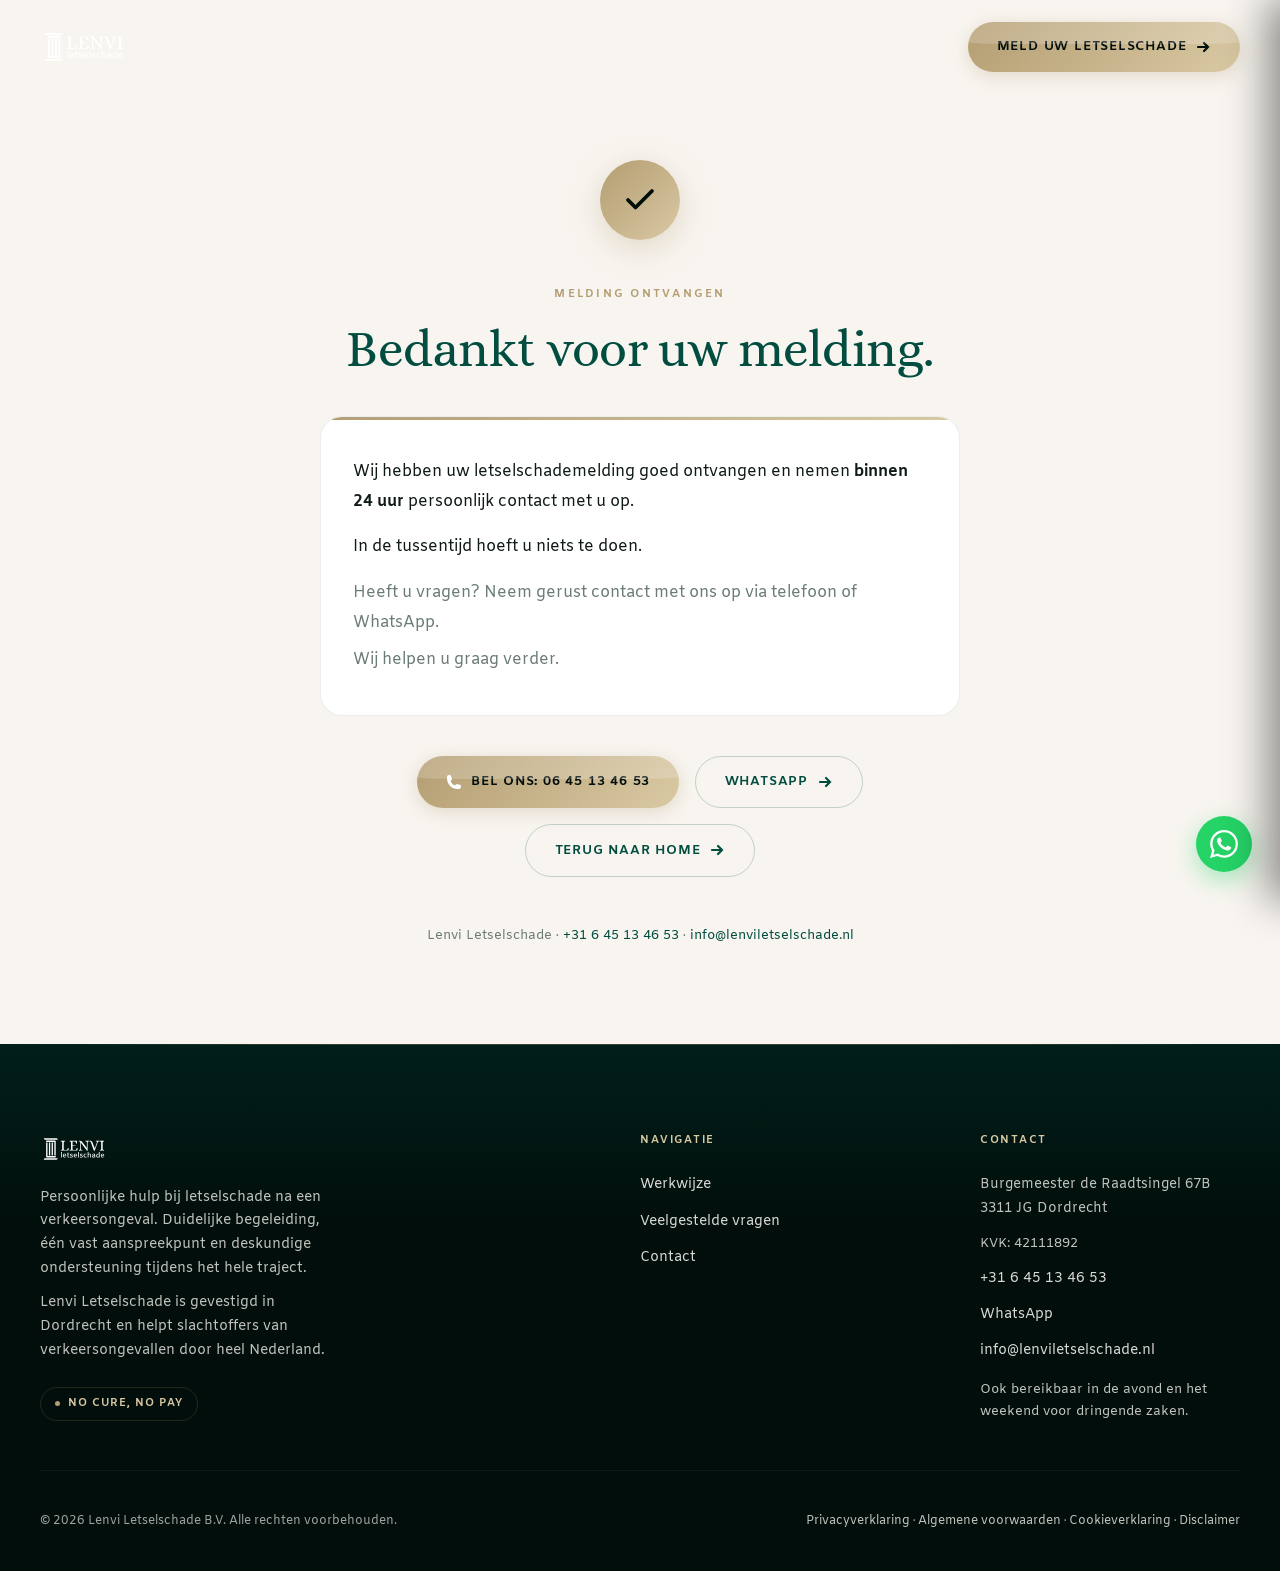
==== commit af1f2a22: "Voeg KVK-nummer 42111892 toe in footer van alle pagina's Co-Authored-By: Claude Sonnet 4.6 <noreply@" ====
--- a/bedankt.html
+++ b/bedankt.html
@@ -91,7 +91,7 @@
   </div>
 </section>
 
-<footer><div class="container"><div class="footer-grid"><div><a href="index.html"><img src="assets/icons/logo-wit.svg" alt="Lenvi" class="footer-logo" /></a><p class="footer-tagline">Persoonlijke hulp bij letselschade na een verkeersongeval. Duidelijke begeleiding, één vast aanspreekpunt en deskundige ondersteuning tijdens het hele traject.</p><p class="footer-tagline" style="margin-top:0.6rem; color:rgba(248,245,240,0.38);">Lenvi Letselschade is gevestigd in Dordrecht en helpt slachtoffers van verkeersongevallen door heel Nederland.</p><div class="footer-badge">No Cure, No Pay</div></div><div class="footer-col"><h5>Navigatie</h5><ul><li><a href="werkwijze.html">Werkwijze</a></li><li><a href="faq.html">Veelgestelde vragen</a></li><li><a href="contact.html">Contact</a></li></ul></div><div class="footer-col"><h5>Contact</h5><ul><li style="color:rgba(248,245,240,0.55); font-size:0.85rem; line-height:1.7;">Burgemeester de Raadtsingel 67B<br>3311 JG Dordrecht</li><li style="color:rgba(248,245,240,0.38); font-size:0.82rem;">KVK: 000000 &nbsp;·&nbsp; BTW: 000000</li><li><a href="tel:0645134653">+31 6 45 13 46 53</a></li><li><a href="https://wa.me/31645134653">WhatsApp</a></li><li><a href="mailto:info@lenviletselschade.nl">info@lenviletselschade.nl</a></li><li style="color:rgba(248,245,240,0.38); font-size:0.82rem; margin-top:0.25rem;">Ook bereikbaar in de avond en het weekend voor dringende zaken.</li></ul></div></div><div class="footer-bottom"><span>© 2026 Lenvi Letselschade B.V. Alle rechten voorbehouden.</span><span><a href="privacy.html">Privacyverklaring</a> · <a href="voorwaarden.html">Algemene voorwaarden</a> · <a href="cookies.html">Cookieverklaring</a> · <a href="disclaimer.html">Disclaimer</a></span></div></div></footer>
+<footer><div class="container"><div class="footer-grid"><div><a href="index.html"><img src="assets/icons/logo-wit.svg" alt="Lenvi" class="footer-logo" /></a><p class="footer-tagline">Persoonlijke hulp bij letselschade na een verkeersongeval. Duidelijke begeleiding, één vast aanspreekpunt en deskundige ondersteuning tijdens het hele traject.</p><p class="footer-tagline" style="margin-top:0.6rem; color:rgba(248,245,240,0.38);">Lenvi Letselschade is gevestigd in Dordrecht en helpt slachtoffers van verkeersongevallen door heel Nederland.</p><div class="footer-badge">No Cure, No Pay</div></div><div class="footer-col"><h5>Navigatie</h5><ul><li><a href="werkwijze.html">Werkwijze</a></li><li><a href="faq.html">Veelgestelde vragen</a></li><li><a href="contact.html">Contact</a></li></ul></div><div class="footer-col"><h5>Contact</h5><ul><li style="color:rgba(248,245,240,0.55); font-size:0.85rem; line-height:1.7;">Burgemeester de Raadtsingel 67B<br>3311 JG Dordrecht</li><li style="color:rgba(248,245,240,0.38); font-size:0.82rem;">KVK: 42111892</li><li><a href="tel:0645134653">+31 6 45 13 46 53</a></li><li><a href="https://wa.me/31645134653">WhatsApp</a></li><li><a href="mailto:info@lenviletselschade.nl">info@lenviletselschade.nl</a></li><li style="color:rgba(248,245,240,0.38); font-size:0.82rem; margin-top:0.25rem;">Ook bereikbaar in de avond en het weekend voor dringende zaken.</li></ul></div></div><div class="footer-bottom"><span>© 2026 Lenvi Letselschade B.V. Alle rechten voorbehouden.</span><span><a href="privacy.html">Privacyverklaring</a> · <a href="voorwaarden.html">Algemene voorwaarden</a> · <a href="cookies.html">Cookieverklaring</a> · <a href="disclaimer.html">Disclaimer</a></span></div></div></footer>
 
 <a href="https://wa.me/31645134653" class="wa-float" aria-label="WhatsApp"><svg viewBox="0 0 24 24"><path d="M17.472 14.382c-.297-.149-1.758-.867-2.03-.967-.273-.099-.471-.148-.67.15-.197.297-.767.966-.94 1.164-.173.199-.347.223-.644.075-.297-.15-1.255-.463-2.39-1.475-.883-.788-1.48-1.761-1.653-2.059-.173-.297-.018-.458.13-.606.134-.133.298-.347.446-.52.149-.174.198-.298.298-.497.099-.198.05-.371-.025-.52-.075-.149-.669-1.612-.916-2.207-.242-.579-.487-.5-.669-.51-.173-.008-.371-.01-.57-.01-.198 0-.52.074-.792.372-.272.297-1.04 1.016-1.04 2.479 0 1.462 1.065 2.875 1.213 3.074.149.198 2.096 3.2 5.077 4.487.709.306 1.262.489 1.694.625.712.227 1.36.195 1.871.118.571-.085 1.758-.719 2.006-1.413.248-.694.248-1.289.173-1.413-.074-.124-.272-.198-.57-.347m-5.421 7.403h-.004a9.87 9.87 0 01-5.031-1.378l-.361-.214-3.741.982.998-3.648-.235-.374a9.86 9.86 0 01-1.51-5.26c.001-5.45 4.436-9.884 9.888-9.884 2.64 0 5.122 1.03 6.988 2.898a9.825 9.825 0 012.893 6.994c-.003 5.45-4.437 9.884-9.885 9.884m8.413-18.297A11.815 11.815 0 0012.05 0C5.495 0 .16 5.335.157 11.892c0 2.096.547 4.142 1.588 5.945L.057 24l6.305-1.654a11.882 11.882 0 005.683 1.448h.005c6.554 0 11.89-5.335 11.893-11.893a11.821 11.821 0 00-3.48-8.413Z"/></svg></a>
 <script src="js/main.js?v=4"></script>
--- a/css/layout.css
+++ b/css/layout.css
@@ -716,7 +716,7 @@
   background: linear-gradient(180deg, #011F1A 0%, var(--green-deep) 35%);
   padding: 5.5rem 0 2.5rem;
   font-size: 0.88rem;
-  color: rgba(248,245,240,0.45);
+  color: rgba(248,245,240,0.80);
   position: relative;
 }
 
@@ -736,7 +736,7 @@
 
 .footer-logo { height: 34px; margin-bottom: 1.25rem; }
 
-.footer-tagline { max-width: 290px; line-height: 1.70; color: rgba(248,245,240,0.38); }
+.footer-tagline { max-width: 290px; line-height: 1.70; color: rgba(248,245,240,0.78) !important; }
 
 .footer-badge {
   display: inline-flex; align-items: center; gap: 0.5rem;
@@ -762,17 +762,18 @@
 }
 
 .footer-col ul { list-style: none; display: flex; flex-direction: column; gap: 0.8rem; }
-.footer-col a { color: rgba(248,245,240,0.40); transition: color 0.2s; }
-.footer-col a:hover { color: var(--gold-light); }
+.footer-col a { color: rgba(248,245,240,0.88); transition: color 0.2s; }
+.footer-col a:hover { color: var(--white); }
+footer .footer-col ul > li { color: rgba(248,245,240,0.78) !important; }
 
 .footer-bottom {
   padding-top: 2.5rem;
   display: flex; flex-wrap: wrap; gap: 1rem;
   justify-content: space-between; align-items: center;
-  font-size: 0.76rem; color: rgba(248,245,240,0.25);
-}
-.footer-bottom a { color: rgba(248,245,240,0.32); transition: color 0.2s; }
-.footer-bottom a:hover { color: rgba(248,245,240,0.65); }
+  font-size: 0.76rem; color: rgba(248,245,240,0.65);
+}
+.footer-bottom a { color: rgba(248,245,240,0.78); transition: color 0.2s; }
+.footer-bottom a:hover { color: rgba(248,245,240,0.95); }
 
 
 /* ─────────────────────────────────────────────
@@ -1222,3 +1223,95 @@
 @media (min-width: 900px) {
   .faq-home-grid { grid-template-columns: 1fr 1.2fr; }
 }
+
+
+/* ─────────────────────────────────────────────
+   MOBILE — iPhone / small screens
+   ───────────────────────────────────────────── */
+
+/* Hide hero floating card on mobile */
+@media (max-width: 979px) {
+  .hero-right { display: none; }
+}
+
+@media (max-width: 767px) {
+  /* Hero */
+  .hero { padding: 7rem 0 5rem; min-height: auto; }
+  .hero-scroll { display: none; }
+  .hero-left h1 { font-size: clamp(2.4rem, 9vw, 3.5rem); }
+  .hero-sub { margin: 1.25rem 0 2rem; font-size: 1rem; }
+  .hero-trust { gap: 1rem; margin-top: 2rem; padding-top: 1.5rem; }
+
+  /* Section paddings */
+  .why-section { padding: 6rem 0; }
+  .process-section { padding: 5.5rem 0; }
+  .faq-home-section { padding: 5rem 0; }
+  .faq-home-grid { gap: 2.5rem; }
+  .cta-strip { padding: 5rem 0; }
+  .page-cta { padding: 5rem 0; }
+
+  /* Inner page hero */
+  .page-hero { padding: 9rem 0 5rem; min-height: auto; }
+
+  /* About section */
+  .about-content { padding: 4rem 1.5rem; }
+  .about-photo { min-height: 320px; }
+
+  /* Werkwijze timeline */
+  .ww-step { grid-template-columns: 60px 1fr; gap: 1.5rem; padding: 2rem 0; }
+  .ww-steps::before { left: 1.75rem; }
+
+  /* Process steps */
+  .process-step { padding: 2rem 1.5rem 1.75rem; }
+
+  /* Footer bottom — stack on mobile */
+  .footer-bottom { flex-direction: column; align-items: flex-start; gap: 0.75rem; }
+}
+
+/* iPhone 14 en kleiner (≤ 480px) */
+@media (max-width: 480px) {
+  /* Hero */
+  .hero { padding: 6.5rem 0 4.5rem; }
+  .hero-left h1 { font-size: clamp(2.1rem, 8vw, 2.8rem); }
+  .hero-badge { font-size: 0.62rem; }
+  .hero-trust { flex-direction: column; gap: 0.6rem; }
+  .hero-trust-item { font-size: 0.72rem; }
+
+  /* Hero knoppen: full-width gestapeld */
+  .hero-actions { flex-direction: column; gap: 0.75rem; }
+  .hero-actions .btn { width: 100%; justify-content: center; text-align: center; }
+
+  /* Sectie padding */
+  .why-section { padding: 5rem 0; }
+  .process-section { padding: 5rem 0; }
+  .faq-home-section { padding: 4rem 0; }
+  .cta-strip { padding: 4rem 0; }
+  .page-cta { padding: 4rem 0; }
+  .page-hero { padding: 8rem 0 4rem; }
+
+  /* About section */
+  .about-photo { min-height: 260px; }
+  .about-content { padding: 3.5rem 1.25rem; }
+
+  /* CTA knoppen gestapeld */
+  .page-cta-actions { flex-direction: column; align-items: center; }
+  .page-cta-actions .btn { width: 100%; max-width: 300px; justify-content: center; text-align: center; }
+
+  /* Werkwijze */
+  .ww-step { grid-template-columns: 54px 1fr; gap: 1.25rem; padding: 1.75rem 0; }
+  .ww-steps::before { left: 1.5rem; }
+  .ww-step-circle { width: 42px; height: 42px; font-size: 1rem; }
+
+  /* Process step */
+  .process-step { padding: 1.75rem 1.25rem 1.5rem; }
+
+  /* Value cards */
+  .value-card { padding: 1.75rem 1.5rem; }
+
+  /* Founder / over-ons kaart */
+  .founder-visual { padding: 2rem 1.5rem; }
+
+  /* Footer */
+  .footer-grid { gap: 2rem; }
+  footer { padding: 4rem 0 2rem; }
+}
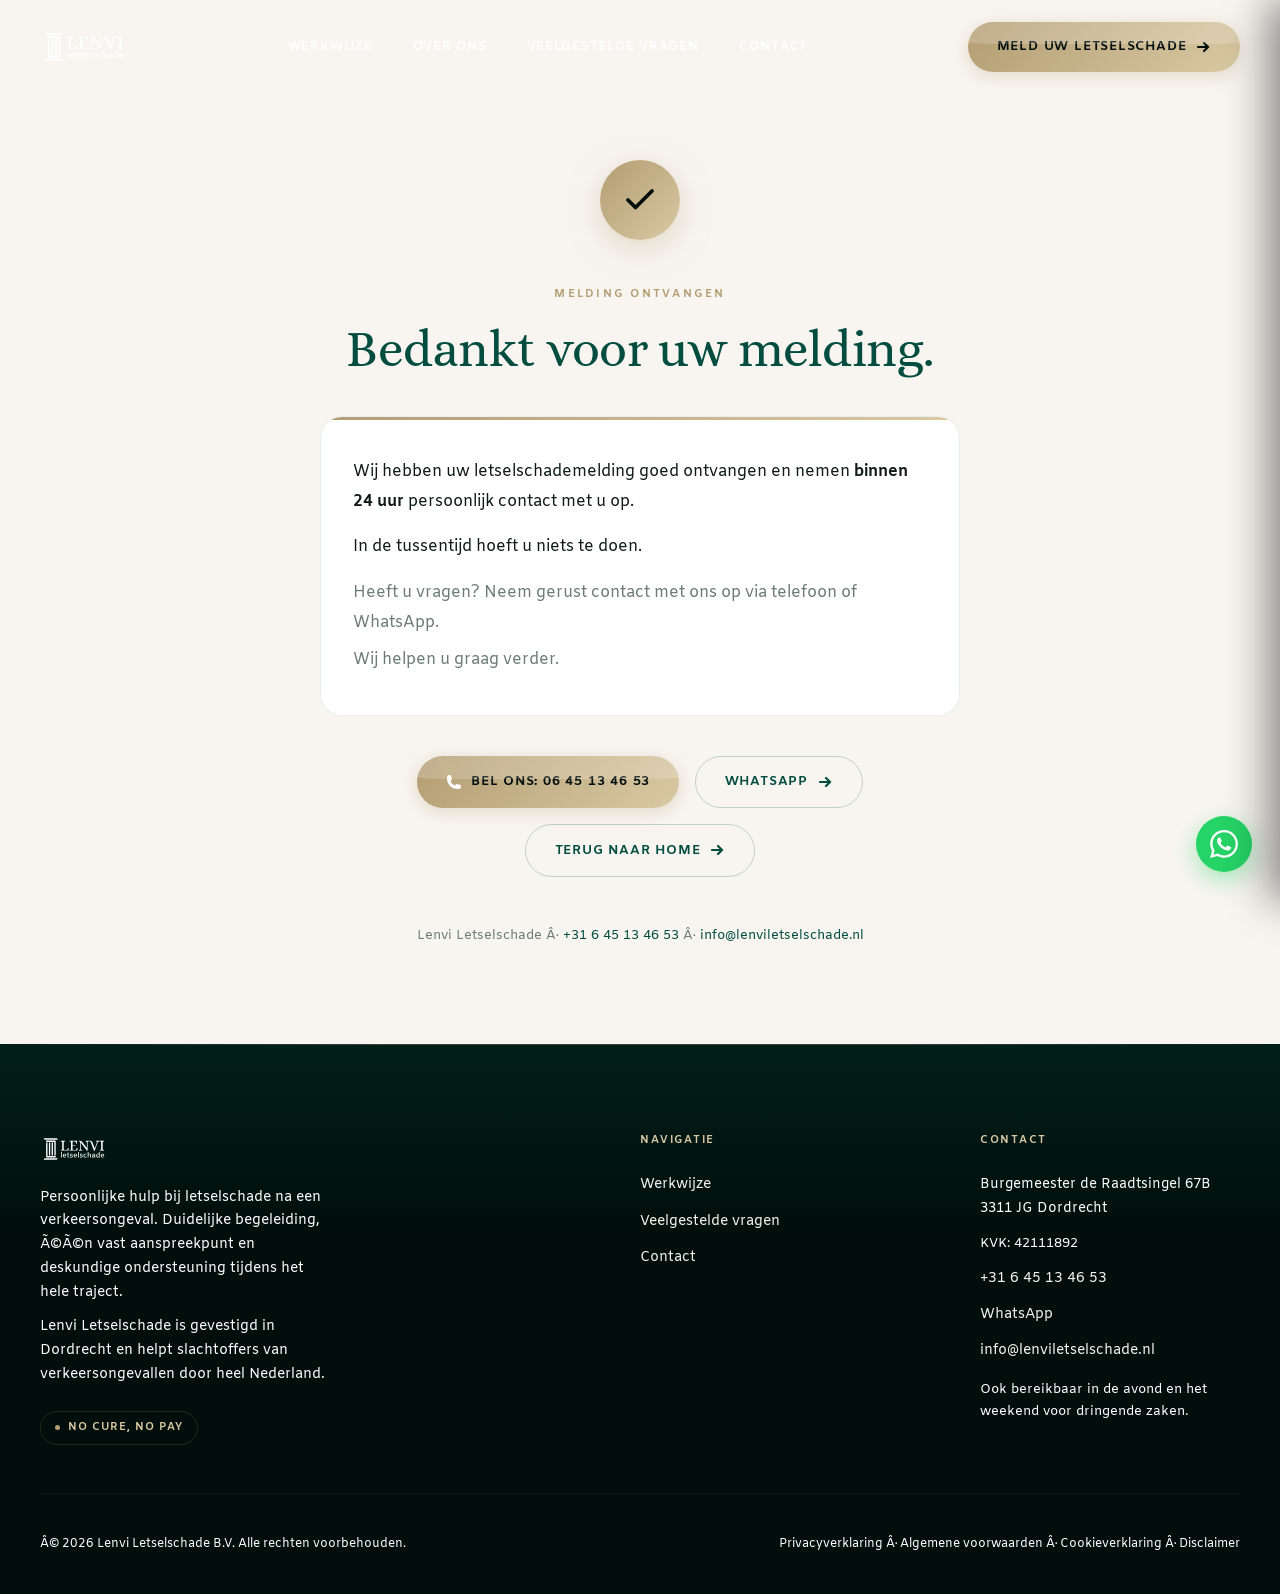
==== commit 4a0b1efb: "Tekst 100% wit: mobile nav + cache-bust v5 Co-Authored-By: Claude Sonnet 4.6 <noreply@anthropic.com>" ====
--- a/bedankt.html
+++ b/bedankt.html
@@ -1,15 +1,15 @@
-<!DOCTYPE html>
+﻿<!DOCTYPE html>
 <html lang="nl">
 <head>
   <meta charset="UTF-8" /><meta name="viewport" content="width=device-width, initial-scale=1.0" />
-  <title>Bedankt voor uw melding — Lenvi Letselschade</title>
+  <title>Bedankt voor uw melding â€” Lenvi Letselschade</title>
   <meta name="description" content="Uw letselschademelding is ontvangen. Wij nemen binnen 24 uur contact met u op." />
   <meta name="theme-color" content="#024d40" />
   <link rel="icon" type="image/svg+xml" href="assets/icons/favicon.svg" />
-  <link rel="stylesheet" href="css/variables.css?v=4" />
-  <link rel="stylesheet" href="css/base.css?v=4" />
-  <link rel="stylesheet" href="css/components.css?v=4" />
-  <link rel="stylesheet" href="css/layout.css?v=4" />
+  <link rel="stylesheet" href="css/variables.css?v=5" />
+  <link rel="stylesheet" href="css/base.css?v=5" />
+  <link rel="stylesheet" href="css/components.css?v=5" />
+  <link rel="stylesheet" href="css/layout.css?v=5" />
 </head>
 <body>
 <div id="scrollBar"></div>
@@ -85,14 +85,15 @@
       </div>
 
       <p style="margin-top:3rem; font-size:0.82rem; color:var(--muted);">
-        Lenvi Letselschade · <a href="tel:0645134653" style="color:var(--green);">+31 6 45 13 46 53</a> · <a href="mailto:info@lenviletselschade.nl" style="color:var(--green);">info@lenviletselschade.nl</a>
+        Lenvi Letselschade Â· <a href="tel:0645134653" style="color:var(--green);">+31 6 45 13 46 53</a> Â· <a href="mailto:info@lenviletselschade.nl" style="color:var(--green);">info@lenviletselschade.nl</a>
       </p>
     </div>
   </div>
 </section>
 
-<footer><div class="container"><div class="footer-grid"><div><a href="index.html"><img src="assets/icons/logo-wit.svg" alt="Lenvi" class="footer-logo" /></a><p class="footer-tagline">Persoonlijke hulp bij letselschade na een verkeersongeval. Duidelijke begeleiding, één vast aanspreekpunt en deskundige ondersteuning tijdens het hele traject.</p><p class="footer-tagline" style="margin-top:0.6rem; color:rgba(248,245,240,0.38);">Lenvi Letselschade is gevestigd in Dordrecht en helpt slachtoffers van verkeersongevallen door heel Nederland.</p><div class="footer-badge">No Cure, No Pay</div></div><div class="footer-col"><h5>Navigatie</h5><ul><li><a href="werkwijze.html">Werkwijze</a></li><li><a href="faq.html">Veelgestelde vragen</a></li><li><a href="contact.html">Contact</a></li></ul></div><div class="footer-col"><h5>Contact</h5><ul><li style="color:rgba(248,245,240,0.55); font-size:0.85rem; line-height:1.7;">Burgemeester de Raadtsingel 67B<br>3311 JG Dordrecht</li><li style="color:rgba(248,245,240,0.38); font-size:0.82rem;">KVK: 42111892</li><li><a href="tel:0645134653">+31 6 45 13 46 53</a></li><li><a href="https://wa.me/31645134653">WhatsApp</a></li><li><a href="mailto:info@lenviletselschade.nl">info@lenviletselschade.nl</a></li><li style="color:rgba(248,245,240,0.38); font-size:0.82rem; margin-top:0.25rem;">Ook bereikbaar in de avond en het weekend voor dringende zaken.</li></ul></div></div><div class="footer-bottom"><span>© 2026 Lenvi Letselschade B.V. Alle rechten voorbehouden.</span><span><a href="privacy.html">Privacyverklaring</a> · <a href="voorwaarden.html">Algemene voorwaarden</a> · <a href="cookies.html">Cookieverklaring</a> · <a href="disclaimer.html">Disclaimer</a></span></div></div></footer>
+<footer><div class="container"><div class="footer-grid"><div><a href="index.html"><img src="assets/icons/logo-wit.svg" alt="Lenvi" class="footer-logo" /></a><p class="footer-tagline">Persoonlijke hulp bij letselschade na een verkeersongeval. Duidelijke begeleiding, Ã©Ã©n vast aanspreekpunt en deskundige ondersteuning tijdens het hele traject.</p><p class="footer-tagline" style="margin-top:0.6rem; color:rgba(248,245,240,0.38);">Lenvi Letselschade is gevestigd in Dordrecht en helpt slachtoffers van verkeersongevallen door heel Nederland.</p><div class="footer-badge">No Cure, No Pay</div></div><div class="footer-col"><h5>Navigatie</h5><ul><li><a href="werkwijze.html">Werkwijze</a></li><li><a href="faq.html">Veelgestelde vragen</a></li><li><a href="contact.html">Contact</a></li></ul></div><div class="footer-col"><h5>Contact</h5><ul><li style="color:rgba(248,245,240,0.55); font-size:0.85rem; line-height:1.7;">Burgemeester de Raadtsingel 67B<br>3311 JG Dordrecht</li><li style="color:rgba(248,245,240,0.38); font-size:0.82rem;">KVK: 42111892</li><li><a href="tel:0645134653">+31 6 45 13 46 53</a></li><li><a href="https://wa.me/31645134653">WhatsApp</a></li><li><a href="mailto:info@lenviletselschade.nl">info@lenviletselschade.nl</a></li><li style="color:rgba(248,245,240,0.38); font-size:0.82rem; margin-top:0.25rem;">Ook bereikbaar in de avond en het weekend voor dringende zaken.</li></ul></div></div><div class="footer-bottom"><span>Â© 2026 Lenvi Letselschade B.V. Alle rechten voorbehouden.</span><span><a href="privacy.html">Privacyverklaring</a> Â· <a href="voorwaarden.html">Algemene voorwaarden</a> Â· <a href="cookies.html">Cookieverklaring</a> Â· <a href="disclaimer.html">Disclaimer</a></span></div></div></footer>
 
 <a href="https://wa.me/31645134653" class="wa-float" aria-label="WhatsApp"><svg viewBox="0 0 24 24"><path d="M17.472 14.382c-.297-.149-1.758-.867-2.03-.967-.273-.099-.471-.148-.67.15-.197.297-.767.966-.94 1.164-.173.199-.347.223-.644.075-.297-.15-1.255-.463-2.39-1.475-.883-.788-1.48-1.761-1.653-2.059-.173-.297-.018-.458.13-.606.134-.133.298-.347.446-.52.149-.174.198-.298.298-.497.099-.198.05-.371-.025-.52-.075-.149-.669-1.612-.916-2.207-.242-.579-.487-.5-.669-.51-.173-.008-.371-.01-.57-.01-.198 0-.52.074-.792.372-.272.297-1.04 1.016-1.04 2.479 0 1.462 1.065 2.875 1.213 3.074.149.198 2.096 3.2 5.077 4.487.709.306 1.262.489 1.694.625.712.227 1.36.195 1.871.118.571-.085 1.758-.719 2.006-1.413.248-.694.248-1.289.173-1.413-.074-.124-.272-.198-.57-.347m-5.421 7.403h-.004a9.87 9.87 0 01-5.031-1.378l-.361-.214-3.741.982.998-3.648-.235-.374a9.86 9.86 0 01-1.51-5.26c.001-5.45 4.436-9.884 9.888-9.884 2.64 0 5.122 1.03 6.988 2.898a9.825 9.825 0 012.893 6.994c-.003 5.45-4.437 9.884-9.885 9.884m8.413-18.297A11.815 11.815 0 0012.05 0C5.495 0 .16 5.335.157 11.892c0 2.096.547 4.142 1.588 5.945L.057 24l6.305-1.654a11.882 11.882 0 005.683 1.448h.005c6.554 0 11.89-5.335 11.893-11.893a11.821 11.821 0 00-3.48-8.413Z"/></svg></a>
-<script src="js/main.js?v=4"></script>
+<script src="js/main.js?v=5"></script>
 </body></html>
+
--- a/css/components.css
+++ b/css/components.css
@@ -162,7 +162,7 @@
 .mobile-nav-close {
   width: 34px; height: 34px;
   display: flex; align-items: center; justify-content: center;
-  color: rgba(248,245,240,0.55);
+  color: var(--white);
   cursor: pointer; border-radius: 6px;
   transition: background 0.18s, color 0.18s;
   flex-shrink: 0;
@@ -178,7 +178,7 @@
 .mobile-nav-links a {
   font-family: var(--sans);
   font-size: 0.97rem; font-weight: 500;
-  color: rgba(248,245,240,0.65);
+  color: var(--white);
   padding: 0.95rem 1.25rem;
   border-bottom: 1px solid rgba(248,245,240,0.05);
   transition: color 0.18s, background 0.18s, padding-left 0.18s;
@@ -201,7 +201,7 @@
 }
 .mobile-nav-tel {
   display: flex; align-items: center; gap: 0.55rem;
-  font-size: 0.85rem; color: rgba(248,245,240,0.38);
+  font-size: 0.85rem; color: var(--white);
   transition: color 0.18s;
 }
 .mobile-nav-tel:hover { color: rgba(180,157,114,0.85); }
--- a/css/layout.css
+++ b/css/layout.css
@@ -36,7 +36,7 @@
 .nav-links a {
   font-size: 0.78rem; font-weight: 700;
   letter-spacing: 0.07em; text-transform: uppercase;
-  color: rgba(248,245,240,0.60);
+  color: var(--white);
   transition: color 0.2s;
 }
 .nav-links a:hover, .nav-links a.active { color: var(--white); }
@@ -716,7 +716,7 @@
   background: linear-gradient(180deg, #011F1A 0%, var(--green-deep) 35%);
   padding: 5.5rem 0 2.5rem;
   font-size: 0.88rem;
-  color: rgba(248,245,240,0.80);
+  color: var(--white);
   position: relative;
 }
 
@@ -736,7 +736,7 @@
 
 .footer-logo { height: 34px; margin-bottom: 1.25rem; }
 
-.footer-tagline { max-width: 290px; line-height: 1.70; color: rgba(248,245,240,0.78) !important; }
+.footer-tagline { max-width: 290px; line-height: 1.70; color: var(--white) !important; }
 
 .footer-badge {
   display: inline-flex; align-items: center; gap: 0.5rem;
@@ -762,18 +762,18 @@
 }
 
 .footer-col ul { list-style: none; display: flex; flex-direction: column; gap: 0.8rem; }
-.footer-col a { color: rgba(248,245,240,0.88); transition: color 0.2s; }
+.footer-col a { color: rgba(248,245,240,1); transition: color 0.2s; }
 .footer-col a:hover { color: var(--white); }
-footer .footer-col ul > li { color: rgba(248,245,240,0.78) !important; }
+footer .footer-col ul > li { color: var(--white) !important; }
 
 .footer-bottom {
   padding-top: 2.5rem;
   display: flex; flex-wrap: wrap; gap: 1rem;
   justify-content: space-between; align-items: center;
-  font-size: 0.76rem; color: rgba(248,245,240,0.65);
-}
-.footer-bottom a { color: rgba(248,245,240,0.78); transition: color 0.2s; }
-.footer-bottom a:hover { color: rgba(248,245,240,0.95); }
+  font-size: 0.76rem; color: var(--white);
+}
+.footer-bottom a { color: var(--white); transition: color 0.2s; }
+.footer-bottom a:hover { color: var(--white); }
 
 
 /* ─────────────────────────────────────────────
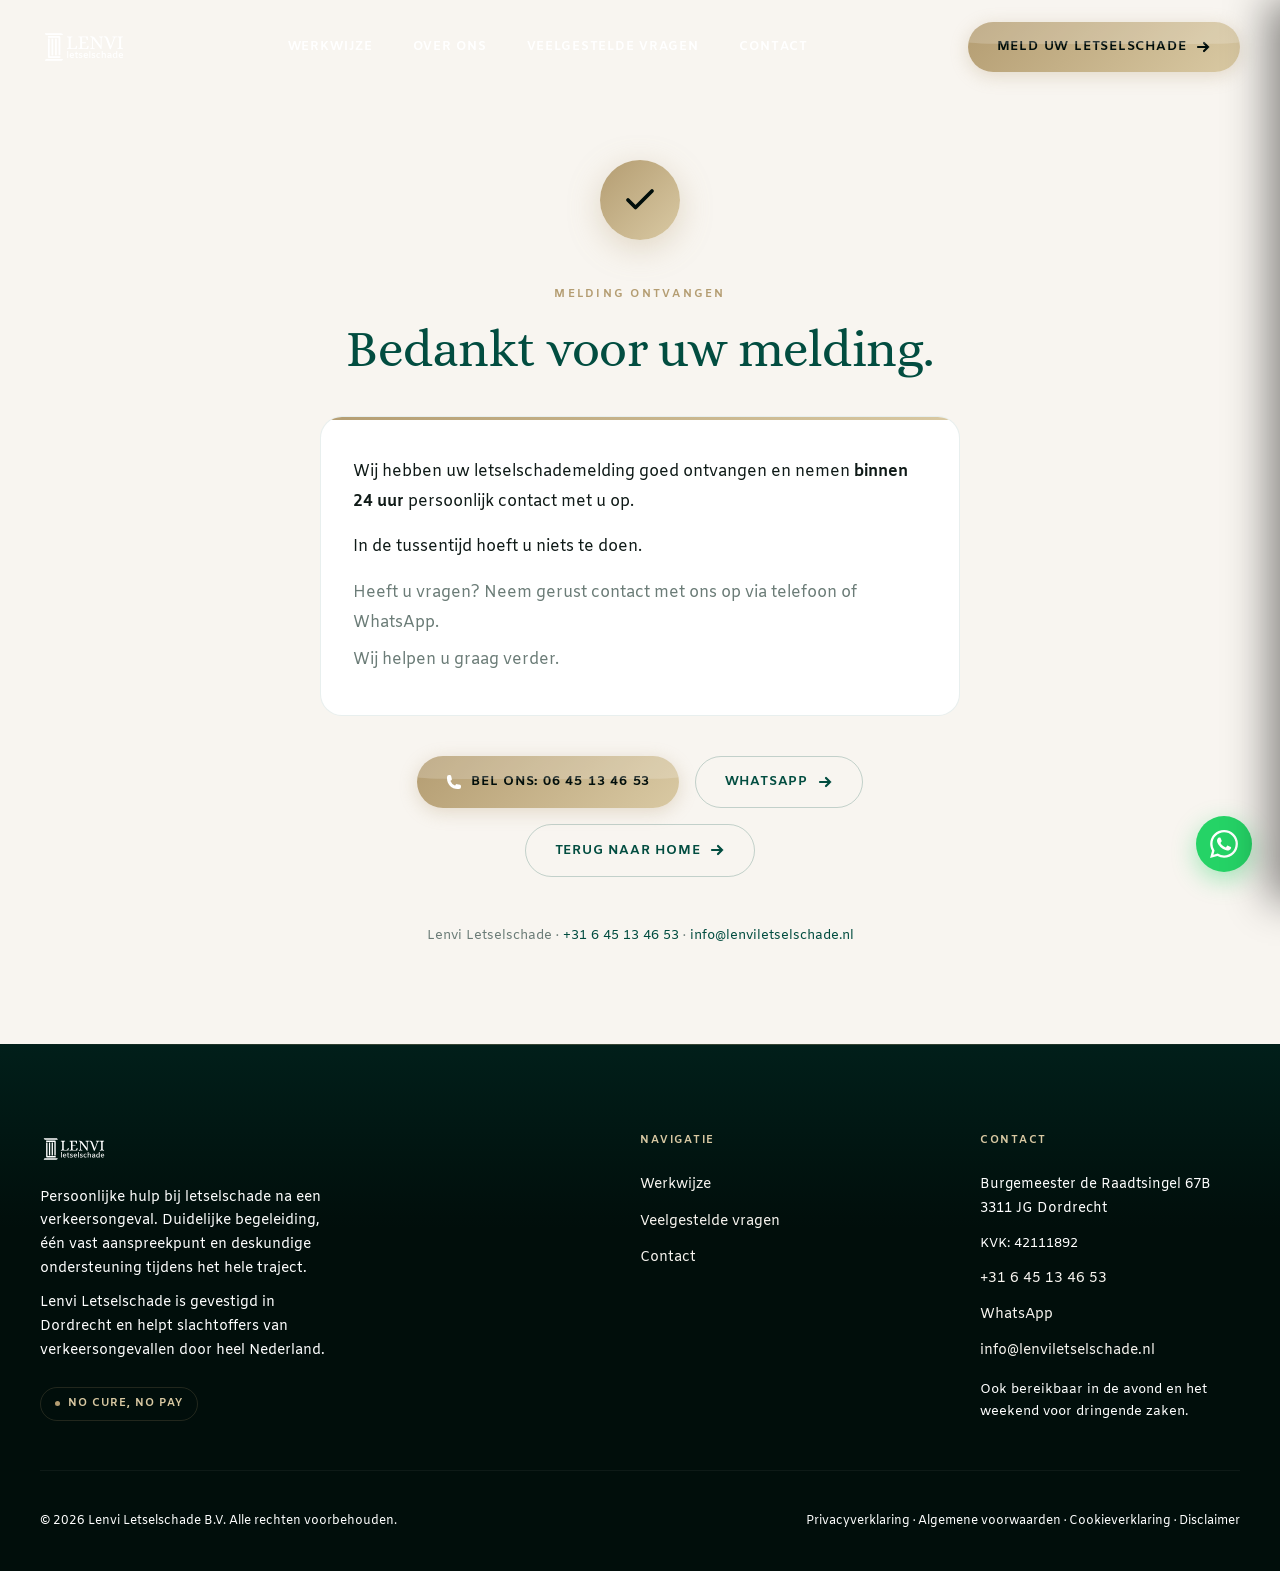
==== commit b6f32906: "Fix encoding: herstel alle speciale tekens + bel-buttons toegevoegd Co-Authored-By: Claude Sonnet 4." ====
--- a/bedankt.html
+++ b/bedankt.html
@@ -1,8 +1,8 @@
-﻿<!DOCTYPE html>
+<!DOCTYPE html>
 <html lang="nl">
 <head>
   <meta charset="UTF-8" /><meta name="viewport" content="width=device-width, initial-scale=1.0" />
-  <title>Bedankt voor uw melding â€” Lenvi Letselschade</title>
+  <title>Bedankt voor uw melding — Lenvi Letselschade</title>
   <meta name="description" content="Uw letselschademelding is ontvangen. Wij nemen binnen 24 uur contact met u op." />
   <meta name="theme-color" content="#024d40" />
   <link rel="icon" type="image/svg+xml" href="assets/icons/favicon.svg" />
@@ -85,13 +85,13 @@
       </div>
 
       <p style="margin-top:3rem; font-size:0.82rem; color:var(--muted);">
-        Lenvi Letselschade Â· <a href="tel:0645134653" style="color:var(--green);">+31 6 45 13 46 53</a> Â· <a href="mailto:info@lenviletselschade.nl" style="color:var(--green);">info@lenviletselschade.nl</a>
+        Lenvi Letselschade · <a href="tel:0645134653" style="color:var(--green);">+31 6 45 13 46 53</a> · <a href="mailto:info@lenviletselschade.nl" style="color:var(--green);">info@lenviletselschade.nl</a>
       </p>
     </div>
   </div>
 </section>
 
-<footer><div class="container"><div class="footer-grid"><div><a href="index.html"><img src="assets/icons/logo-wit.svg" alt="Lenvi" class="footer-logo" /></a><p class="footer-tagline">Persoonlijke hulp bij letselschade na een verkeersongeval. Duidelijke begeleiding, Ã©Ã©n vast aanspreekpunt en deskundige ondersteuning tijdens het hele traject.</p><p class="footer-tagline" style="margin-top:0.6rem; color:rgba(248,245,240,0.38);">Lenvi Letselschade is gevestigd in Dordrecht en helpt slachtoffers van verkeersongevallen door heel Nederland.</p><div class="footer-badge">No Cure, No Pay</div></div><div class="footer-col"><h5>Navigatie</h5><ul><li><a href="werkwijze.html">Werkwijze</a></li><li><a href="faq.html">Veelgestelde vragen</a></li><li><a href="contact.html">Contact</a></li></ul></div><div class="footer-col"><h5>Contact</h5><ul><li style="color:rgba(248,245,240,0.55); font-size:0.85rem; line-height:1.7;">Burgemeester de Raadtsingel 67B<br>3311 JG Dordrecht</li><li style="color:rgba(248,245,240,0.38); font-size:0.82rem;">KVK: 42111892</li><li><a href="tel:0645134653">+31 6 45 13 46 53</a></li><li><a href="https://wa.me/31645134653">WhatsApp</a></li><li><a href="mailto:info@lenviletselschade.nl">info@lenviletselschade.nl</a></li><li style="color:rgba(248,245,240,0.38); font-size:0.82rem; margin-top:0.25rem;">Ook bereikbaar in de avond en het weekend voor dringende zaken.</li></ul></div></div><div class="footer-bottom"><span>Â© 2026 Lenvi Letselschade B.V. Alle rechten voorbehouden.</span><span><a href="privacy.html">Privacyverklaring</a> Â· <a href="voorwaarden.html">Algemene voorwaarden</a> Â· <a href="cookies.html">Cookieverklaring</a> Â· <a href="disclaimer.html">Disclaimer</a></span></div></div></footer>
+<footer><div class="container"><div class="footer-grid"><div><a href="index.html"><img src="assets/icons/logo-wit.svg" alt="Lenvi" class="footer-logo" /></a><p class="footer-tagline">Persoonlijke hulp bij letselschade na een verkeersongeval. Duidelijke begeleiding, één vast aanspreekpunt en deskundige ondersteuning tijdens het hele traject.</p><p class="footer-tagline" style="margin-top:0.6rem; color:rgba(248,245,240,0.38);">Lenvi Letselschade is gevestigd in Dordrecht en helpt slachtoffers van verkeersongevallen door heel Nederland.</p><div class="footer-badge">No Cure, No Pay</div></div><div class="footer-col"><h5>Navigatie</h5><ul><li><a href="werkwijze.html">Werkwijze</a></li><li><a href="faq.html">Veelgestelde vragen</a></li><li><a href="contact.html">Contact</a></li></ul></div><div class="footer-col"><h5>Contact</h5><ul><li style="color:rgba(248,245,240,0.55); font-size:0.85rem; line-height:1.7;">Burgemeester de Raadtsingel 67B<br>3311 JG Dordrecht</li><li style="color:rgba(248,245,240,0.38); font-size:0.82rem;">KVK: 42111892</li><li><a href="tel:0645134653">+31 6 45 13 46 53</a></li><li><a href="https://wa.me/31645134653">WhatsApp</a></li><li><a href="mailto:info@lenviletselschade.nl">info@lenviletselschade.nl</a></li><li style="color:rgba(248,245,240,0.38); font-size:0.82rem; margin-top:0.25rem;">Ook bereikbaar in de avond en het weekend voor dringende zaken.</li></ul></div></div><div class="footer-bottom"><span>© 2026 Lenvi Letselschade B.V. Alle rechten voorbehouden.</span><span><a href="privacy.html">Privacyverklaring</a> · <a href="voorwaarden.html">Algemene voorwaarden</a> · <a href="cookies.html">Cookieverklaring</a> · <a href="disclaimer.html">Disclaimer</a></span></div></div></footer>
 
 <a href="https://wa.me/31645134653" class="wa-float" aria-label="WhatsApp"><svg viewBox="0 0 24 24"><path d="M17.472 14.382c-.297-.149-1.758-.867-2.03-.967-.273-.099-.471-.148-.67.15-.197.297-.767.966-.94 1.164-.173.199-.347.223-.644.075-.297-.15-1.255-.463-2.39-1.475-.883-.788-1.48-1.761-1.653-2.059-.173-.297-.018-.458.13-.606.134-.133.298-.347.446-.52.149-.174.198-.298.298-.497.099-.198.05-.371-.025-.52-.075-.149-.669-1.612-.916-2.207-.242-.579-.487-.5-.669-.51-.173-.008-.371-.01-.57-.01-.198 0-.52.074-.792.372-.272.297-1.04 1.016-1.04 2.479 0 1.462 1.065 2.875 1.213 3.074.149.198 2.096 3.2 5.077 4.487.709.306 1.262.489 1.694.625.712.227 1.36.195 1.871.118.571-.085 1.758-.719 2.006-1.413.248-.694.248-1.289.173-1.413-.074-.124-.272-.198-.57-.347m-5.421 7.403h-.004a9.87 9.87 0 01-5.031-1.378l-.361-.214-3.741.982.998-3.648-.235-.374a9.86 9.86 0 01-1.51-5.26c.001-5.45 4.436-9.884 9.888-9.884 2.64 0 5.122 1.03 6.988 2.898a9.825 9.825 0 012.893 6.994c-.003 5.45-4.437 9.884-9.885 9.884m8.413-18.297A11.815 11.815 0 0012.05 0C5.495 0 .16 5.335.157 11.892c0 2.096.547 4.142 1.588 5.945L.057 24l6.305-1.654a11.882 11.882 0 005.683 1.448h.005c6.554 0 11.89-5.335 11.893-11.893a11.821 11.821 0 00-3.48-8.413Z"/></svg></a>
 <script src="js/main.js?v=5"></script>
--- a/css/layout.css
+++ b/css/layout.css
@@ -148,7 +148,7 @@
 
 .hero-sub {
   font-size: 1.05rem; line-height: 1.75;
-  color: rgba(248,245,240,0.62);
+  color: var(--white);
   margin: 1.75rem 0 2.5rem;
   max-width: 480px;
 }
@@ -165,7 +165,7 @@
   display: flex; align-items: center; gap: 0.5rem;
   font-size: 0.77rem; font-weight: 700;
   letter-spacing: 0.05em; text-transform: uppercase;
-  color: rgba(248,245,240,0.48);
+  color: var(--white);
 }
 .hero-trust-item::before {
   content: '';
@@ -215,7 +215,7 @@
 }
 
 .hero-card-sub {
-  font-size: 0.88rem; color: rgba(248,245,240,0.50);
+  font-size: 0.88rem; color: var(--white);
   line-height: 1.65; margin-bottom: 1.75rem;
 }
 
@@ -246,7 +246,7 @@
 .hero-stat-label {
   font-size: 0.74rem; font-weight: 700;
   letter-spacing: 0.07em; text-transform: uppercase;
-  color: rgba(248,245,240,0.40);
+  color: var(--white);
 }
 
 .hero-card-cta {
@@ -269,12 +269,12 @@
   z-index: 3; display: flex; flex-direction: column;
   align-items: center; gap: 0.6rem;
   font-size: 0.68rem; font-weight: 700; letter-spacing: 0.14em; text-transform: uppercase;
-  color: rgba(248,245,240,0.35);
+  color: var(--white);
   animation: scroll-bounce 2.5s ease-in-out infinite;
 }
 
 .hero-scroll svg {
-  width: 20px; height: 20px; stroke: rgba(248,245,240,0.35); fill: none;
+  width: 20px; height: 20px; stroke: var(--white); fill: none;
   stroke-width: 1.5; stroke-linecap: round;
 }
 
@@ -386,7 +386,7 @@
 }
 
 .why-header h2 { color: var(--white); }
-.why-header p { color: rgba(248,245,240,0.52); max-width: 400px; font-size: 1rem; margin-top: 1rem; }
+.why-header p { color: var(--white); max-width: 400px; font-size: 1rem; margin-top: 1rem; }
 
 .why-cards {
   display: grid;
@@ -454,7 +454,7 @@
 .why-card-icon svg { width: 24px; height: 24px; }
 
 .why-card h3 { color: var(--white); margin-bottom: 0.85rem; font-size: 1.2rem; letter-spacing: -0.01em; }
-.why-card p { color: rgba(248,245,240,0.55); font-size: 0.93rem; line-height: 1.75; }
+.why-card p { color: var(--white); font-size: 0.93rem; line-height: 1.75; }
 
 
 /* ─────────────────────────────────────────────
@@ -627,7 +627,7 @@
 .about-content h2 { color: var(--white); margin-top: 1.25rem; font-size: clamp(1.9rem, 3.5vw, 2.75rem); }
 
 .about-content p {
-  color: rgba(248,245,240,0.58);
+  color: var(--white);
   margin-top: 1.25rem; line-height: 1.78; font-size: 1rem;
 }
 
@@ -704,7 +704,7 @@
 }
 
 .cta-strip-text h2 { color: var(--white); font-size: clamp(1.8rem, 3.5vw, 2.8rem); }
-.cta-strip-text p { color: rgba(248,245,240,0.50); margin-top: 0.75rem; max-width: 420px; }
+.cta-strip-text p { color: var(--white); margin-top: 0.75rem; max-width: 420px; }
 
 .cta-strip-actions { display: flex; gap: 1rem; flex-wrap: wrap; }
 
@@ -816,7 +816,7 @@
   text-shadow: 0 2px 24px rgba(1,14,11,0.45);
 }
 .page-hero-content p {
-  color: rgba(248,245,240,0.62);
+  color: var(--white);
   font-size: 1.08rem; margin-top: 1.4rem; max-width: 520px; line-height: 1.78;
 }
 
@@ -858,7 +858,7 @@
 
 .page-cta-inner { position: relative; z-index: 1; max-width: 640px; margin: 0 auto; }
 .page-cta-inner h2 { color: var(--white); }
-.page-cta-inner p { color: rgba(248,245,240,0.52); margin-top: 1rem; font-size: 1.05rem; }
+.page-cta-inner p { color: var(--white); margin-top: 1rem; font-size: 1.05rem; }
 .page-cta-actions { display: flex; justify-content: center; gap: 1rem; flex-wrap: wrap; margin-top: 2.5rem; }
 
 
@@ -1010,7 +1010,7 @@
   color: var(--gold-light); display: block; margin-bottom: 1.5rem;
 }
 
-.founder-visual p { color: rgba(248,245,240,0.58); font-size: 0.94rem; line-height: 1.75; }
+.founder-visual p { color: var(--white); font-size: 0.94rem; line-height: 1.75; }
 
 .founder-line { width: 40px; height: 1px; background: var(--gold); margin: 2rem 0; }
 
@@ -1018,7 +1018,7 @@
 
 .founder-contact-row {
   display: flex; align-items: center; gap: 0.65rem;
-  font-size: 0.86rem; color: rgba(248,245,240,0.55);
+  font-size: 0.86rem; color: var(--white);
 }
 .founder-contact-row svg { width: 14px; height: 14px; fill: var(--gold); flex-shrink: 0; }
 
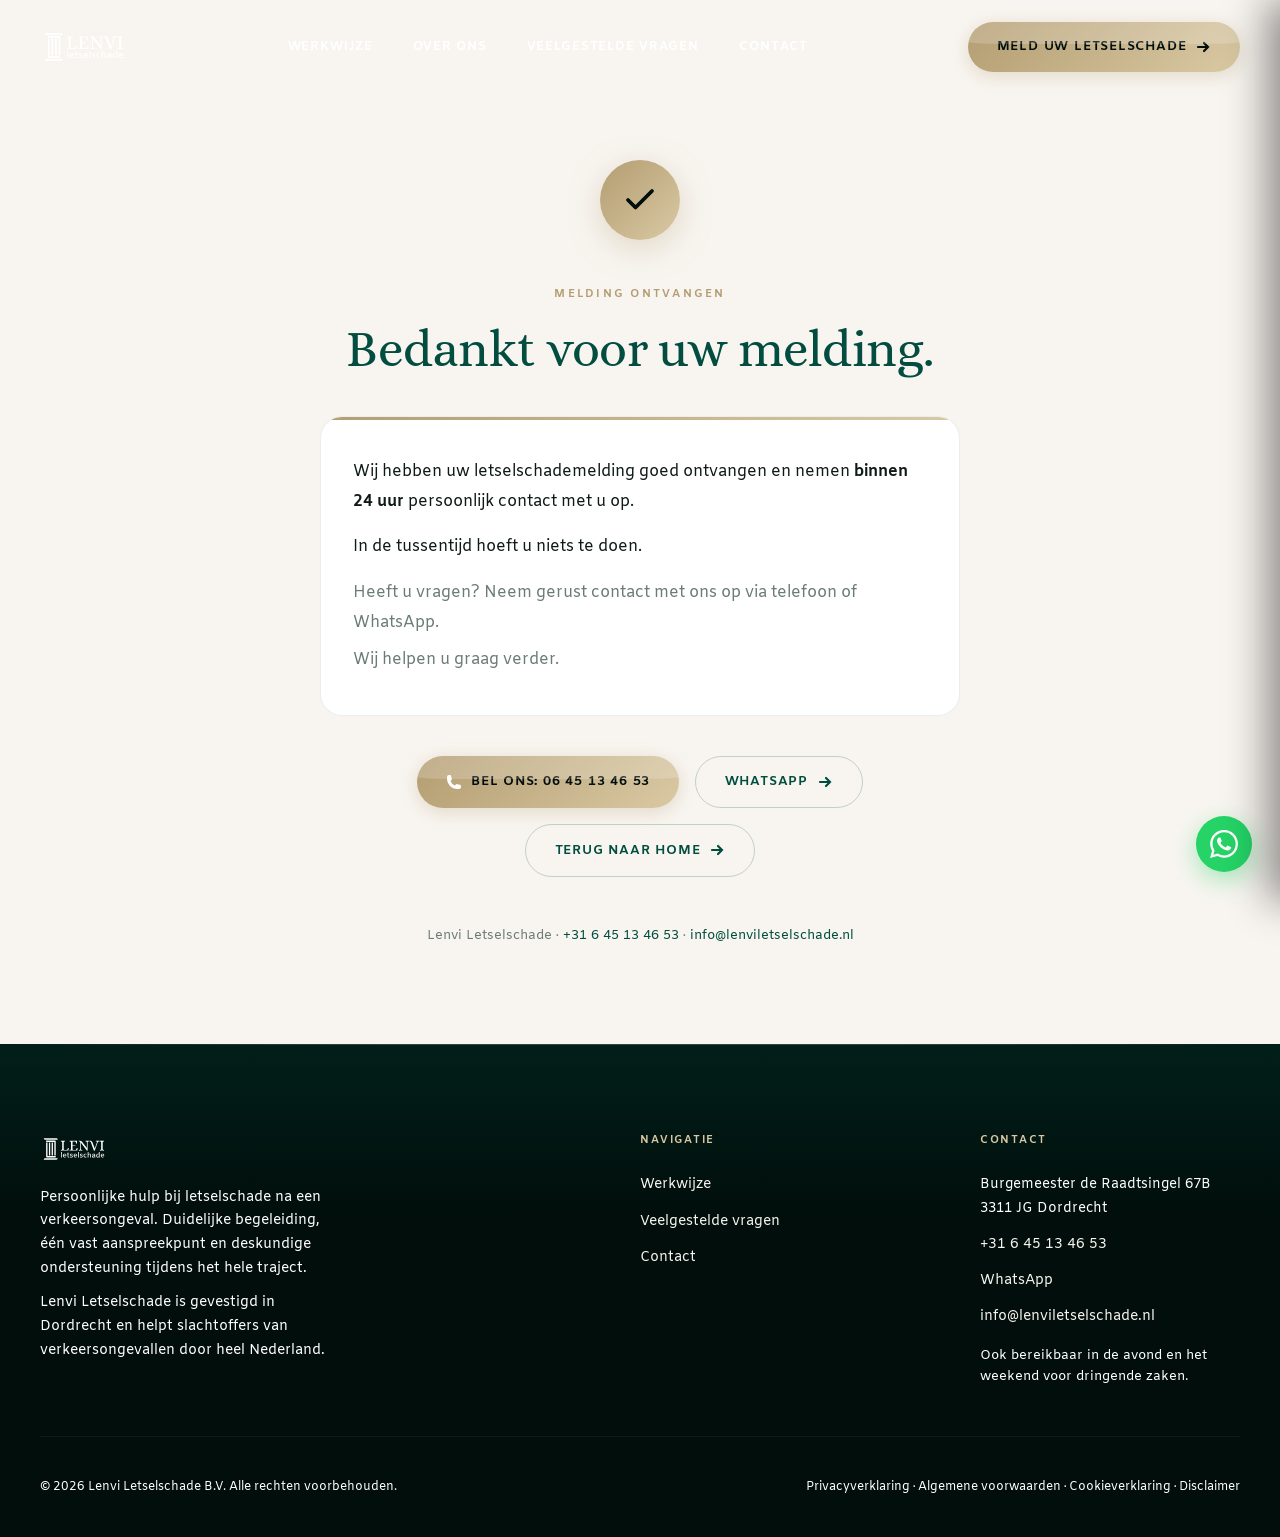
==== commit 451b764c: "Verwijder No Cure No Pay, KVK, hero-subtitels juridisch, Direct bereikbaar label, privacy cleanup Co" ====
--- a/bedankt.html
+++ b/bedankt.html
@@ -1,4 +1,4 @@
-<!DOCTYPE html>
+﻿<!DOCTYPE html>
 <html lang="nl">
 <head>
   <meta charset="UTF-8" /><meta name="viewport" content="width=device-width, initial-scale=1.0" />
@@ -91,7 +91,7 @@
   </div>
 </section>
 
-<footer><div class="container"><div class="footer-grid"><div><a href="index.html"><img src="assets/icons/logo-wit.svg" alt="Lenvi" class="footer-logo" /></a><p class="footer-tagline">Persoonlijke hulp bij letselschade na een verkeersongeval. Duidelijke begeleiding, één vast aanspreekpunt en deskundige ondersteuning tijdens het hele traject.</p><p class="footer-tagline" style="margin-top:0.6rem; color:rgba(248,245,240,0.38);">Lenvi Letselschade is gevestigd in Dordrecht en helpt slachtoffers van verkeersongevallen door heel Nederland.</p><div class="footer-badge">No Cure, No Pay</div></div><div class="footer-col"><h5>Navigatie</h5><ul><li><a href="werkwijze.html">Werkwijze</a></li><li><a href="faq.html">Veelgestelde vragen</a></li><li><a href="contact.html">Contact</a></li></ul></div><div class="footer-col"><h5>Contact</h5><ul><li style="color:rgba(248,245,240,0.55); font-size:0.85rem; line-height:1.7;">Burgemeester de Raadtsingel 67B<br>3311 JG Dordrecht</li><li style="color:rgba(248,245,240,0.38); font-size:0.82rem;">KVK: 42111892</li><li><a href="tel:0645134653">+31 6 45 13 46 53</a></li><li><a href="https://wa.me/31645134653">WhatsApp</a></li><li><a href="mailto:info@lenviletselschade.nl">info@lenviletselschade.nl</a></li><li style="color:rgba(248,245,240,0.38); font-size:0.82rem; margin-top:0.25rem;">Ook bereikbaar in de avond en het weekend voor dringende zaken.</li></ul></div></div><div class="footer-bottom"><span>© 2026 Lenvi Letselschade B.V. Alle rechten voorbehouden.</span><span><a href="privacy.html">Privacyverklaring</a> · <a href="voorwaarden.html">Algemene voorwaarden</a> · <a href="cookies.html">Cookieverklaring</a> · <a href="disclaimer.html">Disclaimer</a></span></div></div></footer>
+<footer><div class="container"><div class="footer-grid"><div><a href="index.html"><img src="assets/icons/logo-wit.svg" alt="Lenvi" class="footer-logo" /></a><p class="footer-tagline">Persoonlijke hulp bij letselschade na een verkeersongeval. Duidelijke begeleiding, één vast aanspreekpunt en deskundige ondersteuning tijdens het hele traject.</p><p class="footer-tagline" style="margin-top:0.6rem; color:rgba(248,245,240,0.38);">Lenvi Letselschade is gevestigd in Dordrecht en helpt slachtoffers van verkeersongevallen door heel Nederland.</p></div><div class="footer-col"><h5>Navigatie</h5><ul><li><a href="werkwijze.html">Werkwijze</a></li><li><a href="faq.html">Veelgestelde vragen</a></li><li><a href="contact.html">Contact</a></li></ul></div><div class="footer-col"><h5>Contact</h5><ul><li style="color:rgba(248,245,240,0.55); font-size:0.85rem; line-height:1.7;">Burgemeester de Raadtsingel 67B<br>3311 JG Dordrecht</li><li><a href="tel:0645134653">+31 6 45 13 46 53</a></li><li><a href="https://wa.me/31645134653">WhatsApp</a></li><li><a href="mailto:info@lenviletselschade.nl">info@lenviletselschade.nl</a></li><li style="color:rgba(248,245,240,0.38); font-size:0.82rem; margin-top:0.25rem;">Ook bereikbaar in de avond en het weekend voor dringende zaken.</li></ul></div></div><div class="footer-bottom"><span>© 2026 Lenvi Letselschade B.V. Alle rechten voorbehouden.</span><span><a href="privacy.html">Privacyverklaring</a> · <a href="voorwaarden.html">Algemene voorwaarden</a> · <a href="cookies.html">Cookieverklaring</a> · <a href="disclaimer.html">Disclaimer</a></span></div></div></footer>
 
 <a href="https://wa.me/31645134653" class="wa-float" aria-label="WhatsApp"><svg viewBox="0 0 24 24"><path d="M17.472 14.382c-.297-.149-1.758-.867-2.03-.967-.273-.099-.471-.148-.67.15-.197.297-.767.966-.94 1.164-.173.199-.347.223-.644.075-.297-.15-1.255-.463-2.39-1.475-.883-.788-1.48-1.761-1.653-2.059-.173-.297-.018-.458.13-.606.134-.133.298-.347.446-.52.149-.174.198-.298.298-.497.099-.198.05-.371-.025-.52-.075-.149-.669-1.612-.916-2.207-.242-.579-.487-.5-.669-.51-.173-.008-.371-.01-.57-.01-.198 0-.52.074-.792.372-.272.297-1.04 1.016-1.04 2.479 0 1.462 1.065 2.875 1.213 3.074.149.198 2.096 3.2 5.077 4.487.709.306 1.262.489 1.694.625.712.227 1.36.195 1.871.118.571-.085 1.758-.719 2.006-1.413.248-.694.248-1.289.173-1.413-.074-.124-.272-.198-.57-.347m-5.421 7.403h-.004a9.87 9.87 0 01-5.031-1.378l-.361-.214-3.741.982.998-3.648-.235-.374a9.86 9.86 0 01-1.51-5.26c.001-5.45 4.436-9.884 9.888-9.884 2.64 0 5.122 1.03 6.988 2.898a9.825 9.825 0 012.893 6.994c-.003 5.45-4.437 9.884-9.885 9.884m8.413-18.297A11.815 11.815 0 0012.05 0C5.495 0 .16 5.335.157 11.892c0 2.096.547 4.142 1.588 5.945L.057 24l6.305-1.654a11.882 11.882 0 005.683 1.448h.005c6.554 0 11.89-5.335 11.893-11.893a11.821 11.821 0 00-3.48-8.413Z"/></svg></a>
 <script src="js/main.js?v=5"></script>
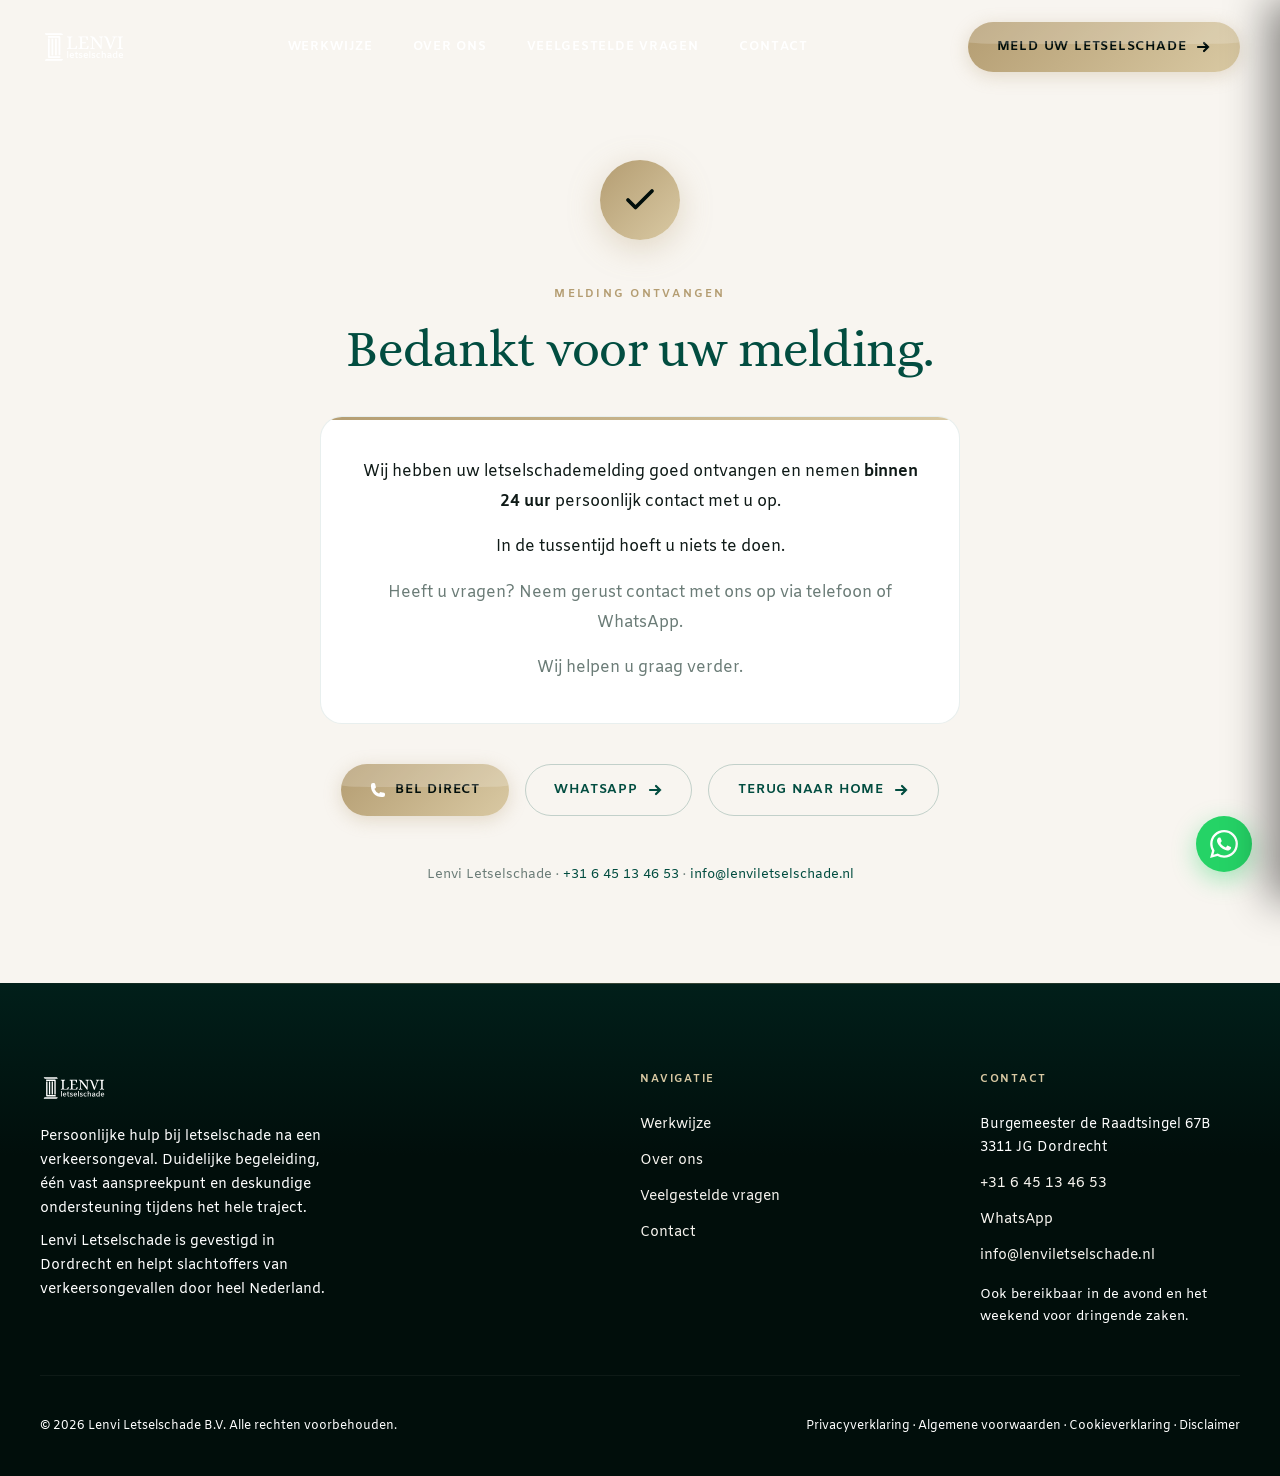
==== commit e2144052: "QA batch 2: bedankt, footer Over ons, werkwijze stappen 2-7, over/faq/index bedankt.html: - Tekst in" ====
--- a/bedankt.html
+++ b/bedankt.html
@@ -52,7 +52,7 @@
 
       <h1 style="margin-top:1rem; font-size:clamp(2rem,5vw,3.2rem);">Bedankt voor uw melding.</h1>
 
-      <div style="margin-top:2.5rem; background:var(--white); border:1px solid var(--line); border-radius:var(--radius-xl); padding:2.5rem 2rem; text-align:left; position:relative; overflow:hidden;">
+      <div style="margin-top:2.5rem; background:var(--white); border:1px solid var(--line); border-radius:var(--radius-xl); padding:2.5rem 2rem; text-align:center; position:relative; overflow:hidden;">
         <div style="position:absolute; top:0; left:0; right:0; height:3px; background:var(--grad-gold);"></div>
 
         <p style="font-size:1rem; color:var(--ink); line-height:1.85; margin-bottom:1rem;">
@@ -61,10 +61,10 @@
         <p style="font-size:1rem; color:var(--ink); line-height:1.85; margin-bottom:1rem;">
           In de tussentijd hoeft u niets te doen.
         </p>
-        <p style="font-size:1rem; color:var(--muted); line-height:1.85;">
+        <p style="font-size:1rem; color:var(--muted); line-height:1.85; margin-bottom:1rem;">
           Heeft u vragen? Neem gerust contact met ons op via telefoon of WhatsApp.
         </p>
-        <p style="font-size:1rem; color:var(--muted); line-height:1.85; margin-top:0.5rem;">
+        <p style="font-size:1rem; color:var(--muted); line-height:1.85;">
           Wij helpen u graag verder.
         </p>
       </div>
@@ -72,7 +72,7 @@
       <div style="display:flex; flex-wrap:wrap; justify-content:center; gap:1rem; margin-top:2.5rem;">
         <a href="tel:0645134653" class="btn btn-gold">
           <svg viewBox="0 0 24 24" fill="white" style="width:16px;height:16px;"><path fill-rule="evenodd" d="M1.5 4.5a3 3 0 013-3h1.372c.86 0 1.61.586 1.819 1.42l1.105 4.423a1.875 1.875 0 01-.694 1.955l-1.293.97c-.135.101-.164.249-.126.352a11.285 11.285 0 006.697 6.697c.103.038.25.009.352-.126l.97-1.293a1.875 1.875 0 011.955-.694l4.423 1.105c.834.209 1.42.959 1.42 1.82V19.5a3 3 0 01-3 3h-2.25C8.552 22.5 1.5 15.448 1.5 6.75V4.5z" clip-rule="evenodd"/></svg>
-          Bel ons: 06 45 13 46 53
+          Bel direct
         </a>
         <a href="https://wa.me/31645134653" class="btn btn-outline-green">
           WhatsApp
@@ -91,7 +91,7 @@
   </div>
 </section>
 
-<footer><div class="container"><div class="footer-grid"><div><a href="index.html"><img src="assets/icons/logo-wit.svg" alt="Lenvi" class="footer-logo" /></a><p class="footer-tagline">Persoonlijke hulp bij letselschade na een verkeersongeval. Duidelijke begeleiding, één vast aanspreekpunt en deskundige ondersteuning tijdens het hele traject.</p><p class="footer-tagline" style="margin-top:0.6rem; color:rgba(248,245,240,0.38);">Lenvi Letselschade is gevestigd in Dordrecht en helpt slachtoffers van verkeersongevallen door heel Nederland.</p></div><div class="footer-col"><h5>Navigatie</h5><ul><li><a href="werkwijze.html">Werkwijze</a></li><li><a href="faq.html">Veelgestelde vragen</a></li><li><a href="contact.html">Contact</a></li></ul></div><div class="footer-col"><h5>Contact</h5><ul><li style="color:rgba(248,245,240,0.55); font-size:0.85rem; line-height:1.7;">Burgemeester de Raadtsingel 67B<br>3311 JG Dordrecht</li><li><a href="tel:0645134653">+31 6 45 13 46 53</a></li><li><a href="https://wa.me/31645134653">WhatsApp</a></li><li><a href="mailto:info@lenviletselschade.nl">info@lenviletselschade.nl</a></li><li style="color:rgba(248,245,240,0.38); font-size:0.82rem; margin-top:0.25rem;">Ook bereikbaar in de avond en het weekend voor dringende zaken.</li></ul></div></div><div class="footer-bottom"><span>© 2026 Lenvi Letselschade B.V. Alle rechten voorbehouden.</span><span><a href="privacy.html">Privacyverklaring</a> · <a href="voorwaarden.html">Algemene voorwaarden</a> · <a href="cookies.html">Cookieverklaring</a> · <a href="disclaimer.html">Disclaimer</a></span></div></div></footer>
+<footer><div class="container"><div class="footer-grid"><div><a href="index.html"><img src="assets/icons/logo-wit.svg" alt="Lenvi" class="footer-logo" /></a><p class="footer-tagline">Persoonlijke hulp bij letselschade na een verkeersongeval. Duidelijke begeleiding, één vast aanspreekpunt en deskundige ondersteuning tijdens het hele traject.</p><p class="footer-tagline" style="margin-top:0.6rem; color:rgba(248,245,240,0.38);">Lenvi Letselschade is gevestigd in Dordrecht en helpt slachtoffers van verkeersongevallen door heel Nederland.</p></div><div class="footer-col"><h5>Navigatie</h5><ul><li><a href="werkwijze.html">Werkwijze</a></li><li><a href="over.html">Over ons</a></li><li><a href="faq.html">Veelgestelde vragen</a></li><li><a href="contact.html">Contact</a></li></ul></div><div class="footer-col"><h5>Contact</h5><ul><li style="color:rgba(248,245,240,0.55); font-size:0.85rem; line-height:1.7;">Burgemeester de Raadtsingel 67B<br>3311 JG Dordrecht</li><li><a href="tel:0645134653">+31 6 45 13 46 53</a></li><li><a href="https://wa.me/31645134653">WhatsApp</a></li><li><a href="mailto:info@lenviletselschade.nl">info@lenviletselschade.nl</a></li><li style="color:rgba(248,245,240,0.38); font-size:0.82rem; margin-top:0.25rem;">Ook bereikbaar in de avond en het weekend voor dringende zaken.</li></ul></div></div><div class="footer-bottom"><span>© 2026 Lenvi Letselschade B.V. Alle rechten voorbehouden.</span><span><a href="privacy.html">Privacyverklaring</a> · <a href="voorwaarden.html">Algemene voorwaarden</a> · <a href="cookies.html">Cookieverklaring</a> · <a href="disclaimer.html">Disclaimer</a></span></div></div></footer>
 
 <a href="https://wa.me/31645134653" class="wa-float" aria-label="WhatsApp"><svg viewBox="0 0 24 24"><path d="M17.472 14.382c-.297-.149-1.758-.867-2.03-.967-.273-.099-.471-.148-.67.15-.197.297-.767.966-.94 1.164-.173.199-.347.223-.644.075-.297-.15-1.255-.463-2.39-1.475-.883-.788-1.48-1.761-1.653-2.059-.173-.297-.018-.458.13-.606.134-.133.298-.347.446-.52.149-.174.198-.298.298-.497.099-.198.05-.371-.025-.52-.075-.149-.669-1.612-.916-2.207-.242-.579-.487-.5-.669-.51-.173-.008-.371-.01-.57-.01-.198 0-.52.074-.792.372-.272.297-1.04 1.016-1.04 2.479 0 1.462 1.065 2.875 1.213 3.074.149.198 2.096 3.2 5.077 4.487.709.306 1.262.489 1.694.625.712.227 1.36.195 1.871.118.571-.085 1.758-.719 2.006-1.413.248-.694.248-1.289.173-1.413-.074-.124-.272-.198-.57-.347m-5.421 7.403h-.004a9.87 9.87 0 01-5.031-1.378l-.361-.214-3.741.982.998-3.648-.235-.374a9.86 9.86 0 01-1.51-5.26c.001-5.45 4.436-9.884 9.888-9.884 2.64 0 5.122 1.03 6.988 2.898a9.825 9.825 0 012.893 6.994c-.003 5.45-4.437 9.884-9.885 9.884m8.413-18.297A11.815 11.815 0 0012.05 0C5.495 0 .16 5.335.157 11.892c0 2.096.547 4.142 1.588 5.945L.057 24l6.305-1.654a11.882 11.882 0 005.683 1.448h.005c6.554 0 11.89-5.335 11.893-11.893a11.821 11.821 0 00-3.48-8.413Z"/></svg></a>
 <script src="js/main.js?v=5"></script>
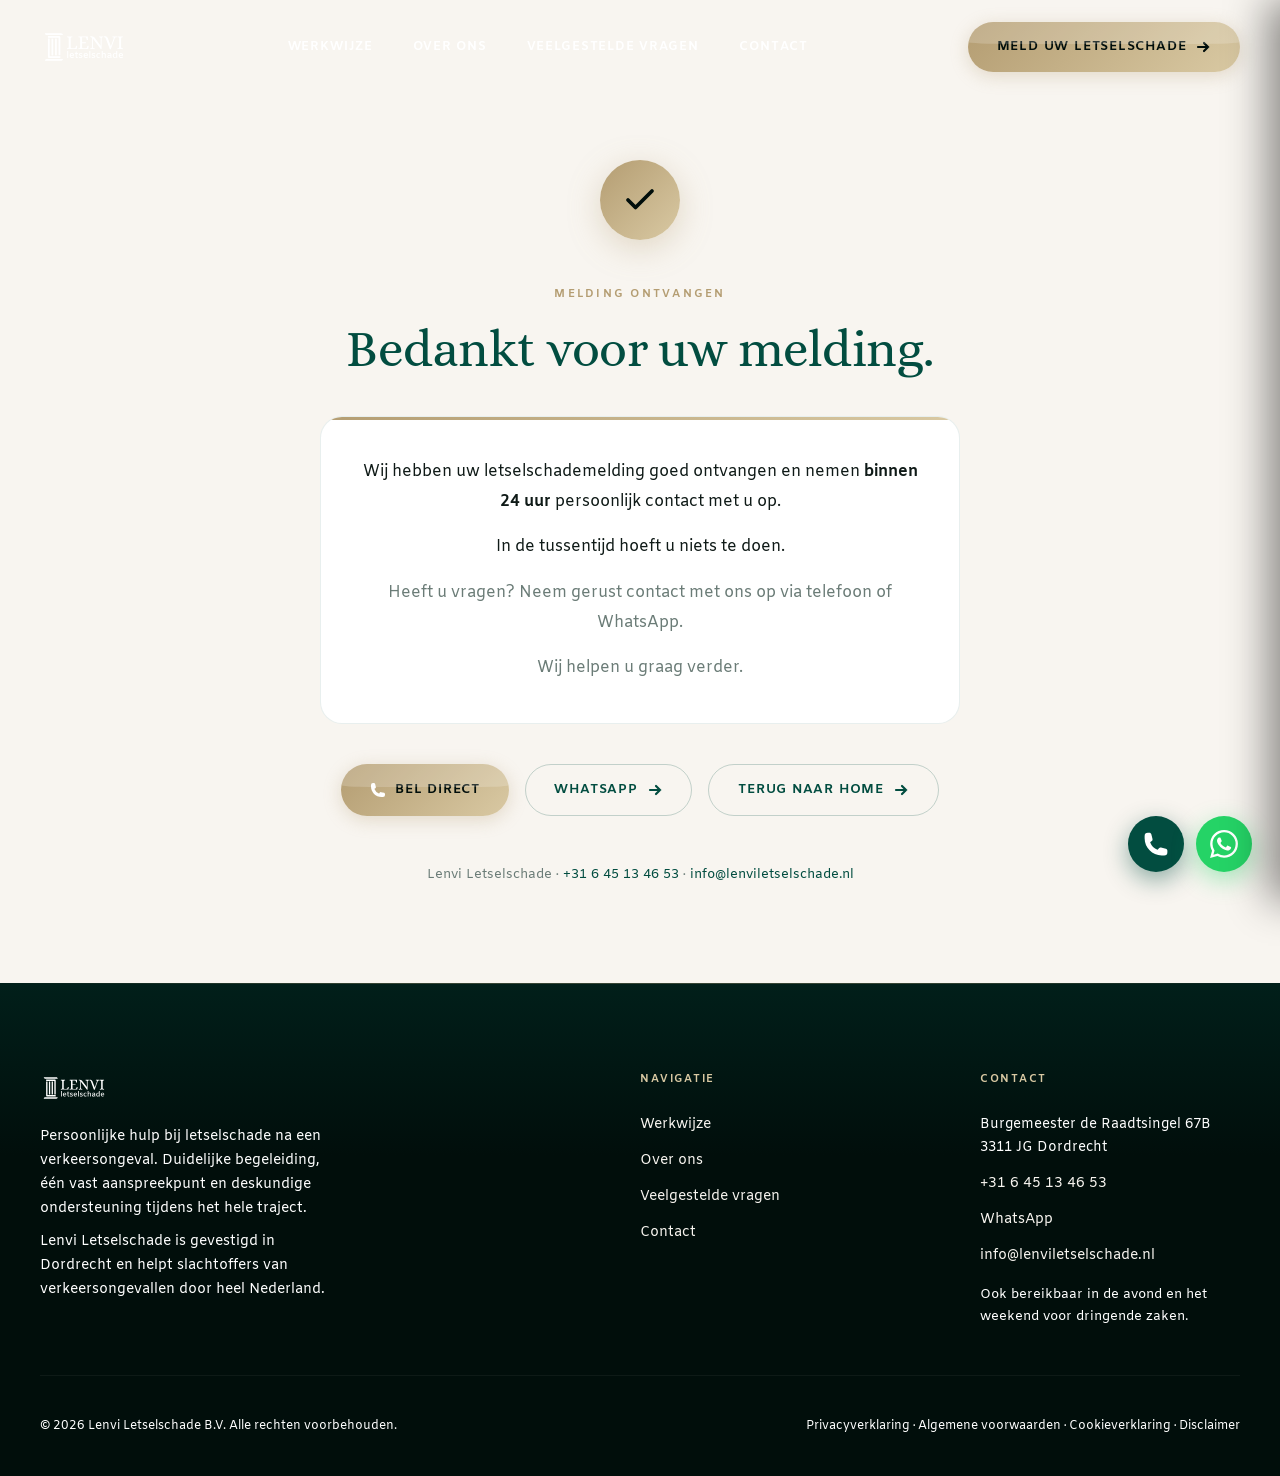
==== commit a856d6d4: "QA batch 3: subkop werkwijze, privacy par 5, disclaimer opschonen, tel-float, favicon pilaar, bevest" ====
--- a/bedankt.html
+++ b/bedankt.html
@@ -93,6 +93,7 @@
 
 <footer><div class="container"><div class="footer-grid"><div><a href="index.html"><img src="assets/icons/logo-wit.svg" alt="Lenvi" class="footer-logo" /></a><p class="footer-tagline">Persoonlijke hulp bij letselschade na een verkeersongeval. Duidelijke begeleiding, één vast aanspreekpunt en deskundige ondersteuning tijdens het hele traject.</p><p class="footer-tagline" style="margin-top:0.6rem; color:rgba(248,245,240,0.38);">Lenvi Letselschade is gevestigd in Dordrecht en helpt slachtoffers van verkeersongevallen door heel Nederland.</p></div><div class="footer-col"><h5>Navigatie</h5><ul><li><a href="werkwijze.html">Werkwijze</a></li><li><a href="over.html">Over ons</a></li><li><a href="faq.html">Veelgestelde vragen</a></li><li><a href="contact.html">Contact</a></li></ul></div><div class="footer-col"><h5>Contact</h5><ul><li style="color:rgba(248,245,240,0.55); font-size:0.85rem; line-height:1.7;">Burgemeester de Raadtsingel 67B<br>3311 JG Dordrecht</li><li><a href="tel:0645134653">+31 6 45 13 46 53</a></li><li><a href="https://wa.me/31645134653">WhatsApp</a></li><li><a href="mailto:info@lenviletselschade.nl">info@lenviletselschade.nl</a></li><li style="color:rgba(248,245,240,0.38); font-size:0.82rem; margin-top:0.25rem;">Ook bereikbaar in de avond en het weekend voor dringende zaken.</li></ul></div></div><div class="footer-bottom"><span>© 2026 Lenvi Letselschade B.V. Alle rechten voorbehouden.</span><span><a href="privacy.html">Privacyverklaring</a> · <a href="voorwaarden.html">Algemene voorwaarden</a> · <a href="cookies.html">Cookieverklaring</a> · <a href="disclaimer.html">Disclaimer</a></span></div></div></footer>
 
+<a href="tel:0645134653" class="tel-float" aria-label="Bel ons"><svg viewBox="0 0 24 24" fill="white"><path fill-rule="evenodd" d="M1.5 4.5a3 3 0 013-3h1.372c.86 0 1.61.586 1.819 1.42l1.105 4.423a1.875 1.875 0 01-.694 1.955l-1.293.97c-.135.101-.164.249-.126.352a11.285 11.285 0 006.697 6.697c.103.038.25.009.352-.126l.97-1.293a1.875 1.875 0 011.955-.694l4.423 1.105c.834.209 1.42.959 1.42 1.82V19.5a3 3 0 01-3 3h-2.25C8.552 22.5 1.5 15.448 1.5 6.75V4.5z" clip-rule="evenodd"/></svg></a>
 <a href="https://wa.me/31645134653" class="wa-float" aria-label="WhatsApp"><svg viewBox="0 0 24 24"><path d="M17.472 14.382c-.297-.149-1.758-.867-2.03-.967-.273-.099-.471-.148-.67.15-.197.297-.767.966-.94 1.164-.173.199-.347.223-.644.075-.297-.15-1.255-.463-2.39-1.475-.883-.788-1.48-1.761-1.653-2.059-.173-.297-.018-.458.13-.606.134-.133.298-.347.446-.52.149-.174.198-.298.298-.497.099-.198.05-.371-.025-.52-.075-.149-.669-1.612-.916-2.207-.242-.579-.487-.5-.669-.51-.173-.008-.371-.01-.57-.01-.198 0-.52.074-.792.372-.272.297-1.04 1.016-1.04 2.479 0 1.462 1.065 2.875 1.213 3.074.149.198 2.096 3.2 5.077 4.487.709.306 1.262.489 1.694.625.712.227 1.36.195 1.871.118.571-.085 1.758-.719 2.006-1.413.248-.694.248-1.289.173-1.413-.074-.124-.272-.198-.57-.347m-5.421 7.403h-.004a9.87 9.87 0 01-5.031-1.378l-.361-.214-3.741.982.998-3.648-.235-.374a9.86 9.86 0 01-1.51-5.26c.001-5.45 4.436-9.884 9.888-9.884 2.64 0 5.122 1.03 6.988 2.898a9.825 9.825 0 012.893 6.994c-.003 5.45-4.437 9.884-9.885 9.884m8.413-18.297A11.815 11.815 0 0012.05 0C5.495 0 .16 5.335.157 11.892c0 2.096.547 4.142 1.588 5.945L.057 24l6.305-1.654a11.882 11.882 0 005.683 1.448h.005c6.554 0 11.89-5.335 11.893-11.893a11.821 11.821 0 00-3.48-8.413Z"/></svg></a>
 <script src="js/main.js?v=5"></script>
 </body></html>
